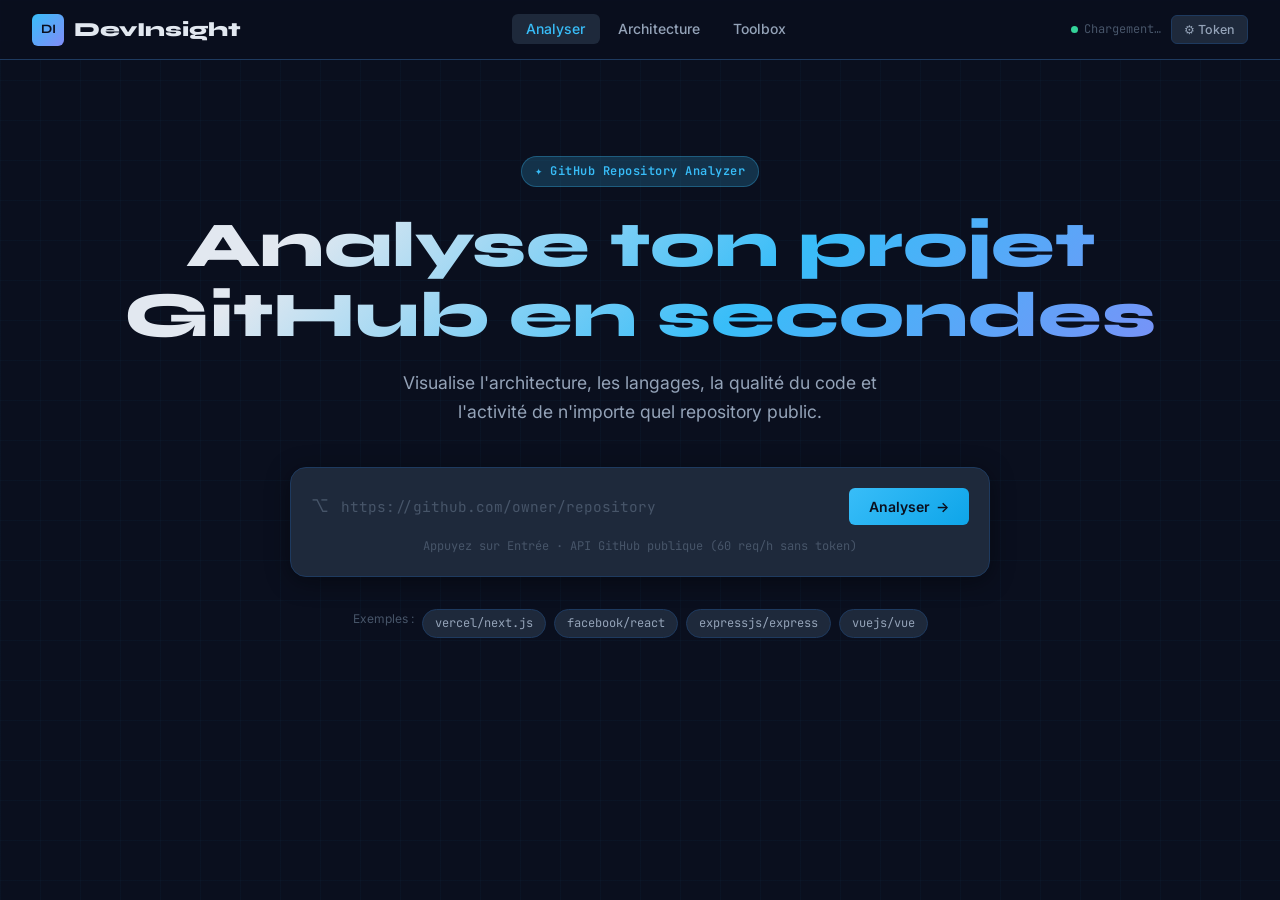
==== docs/index.html @ a2383b53 "refactor: reorganize project structure" ====
<!DOCTYPE html>
<html lang="fr">

<head>
  <meta charset="UTF-8" />
  <meta name="viewport" content="width=device-width, initial-scale=1.0" />
  <title>DevInsight — Analyseur de Projets GitHub</title>
  <link rel="stylesheet" href="../assets/css/style.css" />
  <!-- D3.js pour le graphe d'architecture -->
  <script src="https://cdnjs.cloudflare.com/ajax/libs/d3/7.8.5/d3.min.js" defer></script>
</head>

<body>

  <!-- ═══════════════════════════════════════════════════════════
     NAVIGATION
════════════════════════════════════════════════════════════ -->
  <nav class="navbar">
    <a class="navbar-brand" href="#" onclick="showView('home')">
      <div class="logo-icon">DI</div>
      DevInsight
    </a>

    <ul class="navbar-nav">
      <li><a class="nav-link active" id="nav-home" onclick="showView('home')" href="#">Analyser</a></li>
      <li><a class="nav-link" id="nav-arch" onclick="showView('arch')" href="#">Architecture</a></li>
      <li><a class="nav-link" id="nav-toolbox" onclick="showView('toolbox')" href="#">Toolbox</a></li>
    </ul>

    <div class="navbar-right">
      <div class="status-badge">
        <span class="status-dot"></span>
        <span id="api-status">Chargement…</span>
      </div>
      <button class="btn-token" onclick="openTokenModal()" title="Configurer un token GitHub">
        ⚙ Token
      </button>
    </div>
  </nav>

  <!-- ═══════════════════════════════════════════════════════════
     MAIN CONTENT
════════════════════════════════════════════════════════════ -->
  <main>

    <!-- ── VIEW : HOME / ANALYSE ─────────────────────────────── -->
    <div class="view active" id="view-home">

      <!-- Hero -->
      <section class="hero">
        <div class="hero-badge">✦ GitHub Repository Analyzer</div>
        <h1>Analyse ton projet<br />GitHub en secondes</h1>
        <p>Visualise l'architecture, les langages, la qualité du code et l'activité de n'importe quel repository public.
        </p>

        <!-- Search Box -->
        <div class="search-box">
          <div class="input-group">
            <span class="input-icon">⌥</span>
            <input type="text" id="repo-url" placeholder="https://github.com/owner/repository" autocomplete="off"
              spellcheck="false" />
            <button class="btn-analyze" id="analyze-btn" onclick="analyzeRepo()">
              <span id="btn-text">Analyser</span>
              <span>→</span>
            </button>
          </div>
          <div class="search-hint">Appuyez sur Entrée · API GitHub publique (60 req/h sans token)</div>
        </div>

        <!-- Examples -->
        <div class="example-repos">
          <span style="font-size:0.75rem;color:var(--text-muted)">Exemples :</span>
          <span class="example-chip" onclick="fillExample('https://github.com/vercel/next.js')">vercel/next.js</span>
          <span class="example-chip" onclick="fillExample('https://github.com/facebook/react')">facebook/react</span>
          <span class="example-chip"
            onclick="fillExample('https://github.com/expressjs/express')">expressjs/express</span>
          <span class="example-chip" onclick="fillExample('https://github.com/vuejs/vue')">vuejs/vue</span>
        </div>
      </section>

      <!-- Error -->
      <div class="error-box" id="error-box">
        <span>⚠</span>
        <span id="error-msg">Erreur</span>
      </div>

      <!-- Loader -->
      <div id="loader">
        <div class="loader-ring"></div>
        <div class="loader-steps" id="loader-steps">
          <div class="loader-step">Connexion à l'API GitHub…</div>
        </div>
      </div>

      <!-- Results -->
      <div id="results">
        <!-- Repo Header -->
        <div class="results-header">
          <img class="repo-avatar" id="r-avatar" src="" alt="avatar" />
          <div class="repo-meta">
            <h2 id="r-fullname">owner/repo</h2>
            <p id="r-desc">Description du projet</p>
            <div class="repo-topics" id="r-topics"></div>
          </div>
          <div style="margin-left:auto;text-align:right">
            <div style="font-family:'JetBrains Mono',monospace;font-size:0.7rem;color:var(--text-muted)">Type de projet
            </div>
            <div id="r-type" style="font-size:0.875rem;font-weight:600;color:var(--accent)">–</div>
            <div id="r-license" style="font-size:0.7rem;color:var(--text-muted);margin-top:2px"></div>
          </div>
        </div>

        <!-- Stats Grid -->
        <div class="section-title">📊 Statistiques</div>
        <div class="results-grid" id="stats-grid">

          <!-- Chiffres clés -->
          <div class="card">
            <div class="card-header">
              <div class="card-title"><span class="icon">📁</span> Métriques</div>
              <span id="r-branch"
                style="font-size:0.72rem;color:var(--text-muted);font-family:'JetBrains Mono',monospace"></span>
            </div>
            <div class="stat-grid">
              <div class="stat-item">
                <div class="stat-value" id="s-files">–</div>
                <div class="stat-label">Fichiers</div>
              </div>
              <div class="stat-item">
                <div class="stat-value" id="s-dirs">–</div>
                <div class="stat-label">Dossiers</div>
              </div>
              <div class="stat-item">
                <div class="stat-value" id="s-loc">–</div>
                <div class="stat-label">Lignes ~</div>
              </div>
              <div class="stat-item">
                <div class="stat-value" id="s-lang">–</div>
                <div class="stat-label">Langages</div>
              </div>
              <div class="stat-item">
                <div class="stat-value" id="s-stars">–</div>
                <div class="stat-label">⭐ Stars</div>
              </div>
              <div class="stat-item">
                <div class="stat-value" id="s-forks">–</div>
                <div class="stat-label">🍴 Forks</div>
              </div>
            </div>
          </div>

          <!-- Langages -->
          <div class="card">
            <div class="card-header">
              <div class="card-title"><span class="icon">🎨</span> Langages</div>
            </div>
            <div class="lang-list" id="lang-list"></div>
          </div>

          <!-- Score qualité -->
          <div class="card">
            <div class="card-header">
              <div class="card-title"><span class="icon">🎯</span> Score Qualité</div>
              <span id="q-label" style="font-size:0.75rem;color:var(--text-muted)"></span>
            </div>
            <div class="score-display">
              <div class="score-circle" id="score-circle">
                <div class="score-grade" id="score-grade">–</div>
                <div class="score-total" id="score-total">/ 100</div>
              </div>
              <div class="score-details" id="score-details"></div>
            </div>
          </div>

        </div>

        <!-- Structure + Commits -->
        <div class="results-grid" style="margin-top:0">

          <!-- Structure -->
          <div class="card">
            <div class="card-header">
              <div class="card-title"><span class="icon">🌲</span> Structure du projet</div>
              <button class="btn-tool" onclick="showView('arch')" style="font-size:0.72rem">Voir graphe →</button>
            </div>
            <div class="tree-container" id="tree-container"></div>
          </div>

          <!-- Commits -->
          <div class="card">
            <div class="card-header">
              <div class="card-title"><span class="icon">📝</span> Derniers commits</div>
            </div>
            <div class="commit-list" id="commit-list"></div>
          </div>

          <!-- Contributeurs -->
          <div class="card">
            <div class="card-header">
              <div class="card-title"><span class="icon">👥</span> Contributeurs</div>
            </div>
            <div class="contributors-list" id="contributors-list"></div>
          </div>

        </div>
      </div><!-- /#results -->
    </div><!-- /#view-home -->


    <!-- ── VIEW : ARCHITECTURE ───────────────────────────────── -->
    <div class="view" id="view-arch">
      <div style="margin-bottom:1.5rem">
        <h2 style="font-family:'Syne',sans-serif;font-size:1.4rem;font-weight:700;margin-bottom:0.4rem">
          Visualiseur d'Architecture
        </h2>
        <p style="color:var(--text-secondary);font-size:0.875rem">
          Graphe interactif des dossiers et fichiers du projet. <span id="arch-hint"
            style="color:var(--text-muted)">Analysez d'abord un repository.</span>
        </p>
      </div>

      <div class="card" style="padding:0">
        <div id="graph-container">
          <svg id="graph-canvas"></svg>
          <div class="graph-legend">
            <div class="legend-item">
              <div class="legend-dot" style="background:#38bdf8"></div> Dossier
            </div>
            <div class="legend-item">
              <div class="legend-dot" style="background:#818cf8"></div> Fichier
            </div>
            <div class="legend-item">
              <div class="legend-dot" style="background:#34d399"></div> Config
            </div>
          </div>
          <div class="graph-controls">
            <button class="graph-btn" onclick="resetZoom()" title="Reset zoom">⌂</button>
            <button class="graph-btn" onclick="zoomIn()" title="Zoom +">+</button>
            <button class="graph-btn" onclick="zoomOut()" title="Zoom -">−</button>
          </div>
          <div id="graph-placeholder"
            style="position:absolute;inset:0;display:flex;flex-direction:column;align-items:center;justify-content:center;color:var(--text-muted);gap:0.5rem;pointer-events:none">
            <div style="font-size:2rem">🌐</div>
            <div style="font-size:0.875rem">Analysez un repository pour voir le graphe</div>
          </div>
        </div>
      </div>
    </div><!-- /#view-arch -->


    <!-- ── VIEW : TOOLBOX ────────────────────────────────────── -->
    <div class="view" id="view-toolbox">
      <div class="toolbox-header">
        <h2>🛠 Boîte à Outils</h2>
        <p>Outils utilitaires pour développeurs — tout fonctionne en local, sans serveur.</p>
      </div>

      <div class="tools-grid">

        <!-- ══ 1. JSON FORMATTER ══════════════════════════════ -->
        <div class="tool-card">
          <div class="tool-header">
            <div class="tool-title-group">
              <div class="tool-icon icon-json">{ }</div>
              <div>
                <div class="tool-name">JSON Formatter</div>
                <div class="tool-desc">Formater, minifier et valider du JSON</div>
              </div>
            </div>
          </div>
          <textarea class="tool-textarea" id="json-input" placeholder='{"nom":"Alice","age":30}'></textarea>
          <div class="tool-actions">
            <button class="btn-tool primary" onclick="formatJson()">⚡ Formater</button>
            <button class="btn-tool" onclick="minifyJson()">⚙ Minifier</button>
            <button class="btn-tool" onclick="validateJson()">✓ Valider</button>
            <button class="btn-tool" onclick="clearTool('json-input','json-output')">✕</button>
          </div>
          <div class="tool-output-header">
            <span class="tool-output-label">Résultat</span>
            <button class="btn-copy-result" onclick="copyToolOutput('json-output')">⎘ Copier</button>
          </div>
          <div class="tool-output" id="json-output">Le JSON formaté apparaîtra ici…</div>
        </div>

        <!-- ══ 2. UUID GENERATOR ══════════════════════════════ -->
        <div class="tool-card">
          <div class="tool-header">
            <div class="tool-title-group">
              <div class="tool-icon icon-uuid">⬡</div>
              <div>
                <div class="tool-name">Générateur UUID</div>
                <div class="tool-desc">Identifiants uniques v4 dans plusieurs formats</div>
              </div>
            </div>
          </div>
          <div class="uuid-display" id="uuid-display">Cliquez sur Générer</div>
          <div class="tool-actions" style="margin-top:0.75rem">
            <button class="btn-tool primary" onclick="generateUUID()">⚡ Générer</button>
            <button class="btn-tool" onclick="generateMultipleUUIDs()">×5 Batch</button>
            <button class="btn-copy-result" onclick="copyToolOutput('uuid-display')">⎘ Copier</button>
          </div>
          <div class="tool-sub-label" style="margin-top:0.75rem">Formats</div>
          <div class="tool-actions">
            <button class="btn-tool" onclick="generateUUID('uppercase')">MAJUSCULES</button>
            <button class="btn-tool" onclick="generateUUID('no-hyphens')">Sans tirets</button>
            <button class="btn-tool" onclick="generateUUID('braces')">{Accolades}</button>
          </div>
        </div>

        <!-- ══ 3. BASE64 ══════════════════════════════════════ -->
        <div class="tool-card">
          <div class="tool-header">
            <div class="tool-title-group">
              <div class="tool-icon icon-base64">64</div>
              <div>
                <div class="tool-name">Encodeur Base64</div>
                <div class="tool-desc">Encoder et décoder en Base64 / URL-safe</div>
              </div>
            </div>
          </div>
          <textarea class="tool-textarea" id="b64-input" placeholder="Texte à encoder ou Base64 à décoder…"></textarea>
          <div class="tool-actions">
            <button class="btn-tool primary" onclick="encodeBase64()">↑ Encoder</button>
            <button class="btn-tool" onclick="decodeBase64()">↓ Décoder</button>
            <button class="btn-tool" onclick="encodeUrlSafe()">🔗 URL-safe</button>
            <button class="btn-tool" onclick="clearTool('b64-input','b64-output')">✕</button>
          </div>
          <div class="tool-output-header">
            <span class="tool-output-label">Résultat</span>
            <button class="btn-copy-result" onclick="copyToolOutput('b64-output')">⎘ Copier</button>
          </div>
          <div class="tool-output" id="b64-output">Le résultat apparaîtra ici…</div>
        </div>

        <!-- ══ 4. REGEX TESTER ════════════════════════════════ -->
        <div class="tool-card">
          <div class="tool-header">
            <div class="tool-title-group">
              <div class="tool-icon icon-regex">.*</div>
              <div>
                <div class="tool-name">Testeur Regex</div>
                <div class="tool-desc">Tester des expressions régulières en live</div>
              </div>
            </div>
          </div>
          <div class="regex-row">
            <span class="regex-slash">/</span>
            <input class="tool-input" id="regex-pattern" placeholder="pattern" oninput="testRegex()" />
            <span class="regex-slash">/</span>
            <input class="tool-input regex-flags" id="regex-flags" value="gi" oninput="testRegex()" />
          </div>
          <textarea class="tool-textarea" id="regex-text" placeholder="Texte à tester…" oninput="testRegex()"
            style="margin-top:0.5rem;min-height:70px"></textarea>
          <div class="tool-sub-label" style="margin-top:0.5rem">Patterns rapides</div>
          <div class="tool-actions">
            <button class="btn-tool" onclick="setRegexPreset('email')">Email</button>
            <button class="btn-tool" onclick="setRegexPreset('url')">URL</button>
            <button class="btn-tool" onclick="setRegexPreset('ip')">IP</button>
            <button class="btn-tool" onclick="setRegexPreset('phone')">Tél</button>
            <button class="btn-tool" onclick="setRegexPreset('date')">Date</button>
            <button class="btn-tool" onclick="setRegexPreset('hex')">Hex</button>
          </div>
          <div class="tool-output-header">
            <span class="tool-output-label" id="regex-count">Matches : –</span>
            <button class="btn-copy-result" onclick="copyToolOutput('regex-output')">⎘ Copier</button>
          </div>
          <div class="tool-output" id="regex-output">Entrez un pattern et un texte…</div>
        </div>

        <!-- ══ 5. TIMESTAMP ═══════════════════════════════════ -->
        <div class="tool-card">
          <div class="tool-header">
            <div class="tool-title-group">
              <div class="tool-icon icon-time">⏱</div>
              <div>
                <div class="tool-name">Convertisseur Timestamp</div>
                <div class="tool-desc">Unix timestamp ↔ date lisible</div>
              </div>
            </div>
          </div>
          <div class="tool-sub-label">Timestamp Unix → Date</div>
          <div class="tool-actions" style="margin-bottom:0.5rem">
            <input class="tool-input" id="ts-input" type="number" placeholder="1700000000" oninput="convertTimestamp()"
              style="flex:1" />
            <button class="btn-tool"
              onclick="document.getElementById('ts-input').value=Math.floor(Date.now()/1000);convertTimestamp()">Maintenant</button>
          </div>
          <div class="ts-grid">
            <div class="ts-item">
              <div class="ts-label">UTC</div>
              <div class="ts-value" id="ts-utc">–</div>
            </div>
            <div class="ts-item">
              <div class="ts-label">Locale</div>
              <div class="ts-value" id="ts-local">–</div>
            </div>
            <div class="ts-item">
              <div class="ts-label">ISO 8601</div>
              <div class="ts-value" id="ts-iso">–</div>
            </div>
            <div class="ts-item">
              <div class="ts-label">Relative</div>
              <div class="ts-value" id="ts-relative">–</div>
            </div>
          </div>
          <div class="tool-sub-label" style="margin-top:0.75rem">Date → Timestamp Unix</div>
          <input class="tool-input" id="date-input" type="datetime-local" oninput="convertDate()"
            style="width:100%;margin-bottom:0.4rem" />
          <div class="tool-output-header">
            <span class="tool-output-label">Résultat</span>
            <button class="btn-copy-result" onclick="copyToolOutput('date-output')">⎘</button>
          </div>
          <div class="tool-output" id="date-output" style="min-height:auto;padding:0.5rem">–</div>
          <div style="margin-top:0.75rem;padding-top:0.75rem;border-top:1px solid var(--border)">
            <div class="tool-sub-label">Horloge Unix live</div>
            <div id="ts-live"
              style="font-family:'JetBrains Mono',monospace;font-size:1rem;color:var(--accent);letter-spacing:2px">–
            </div>
          </div>
        </div>

        <!-- ══ 6. URL ENCODER / PARSER ════════════════════════ -->
        <div class="tool-card">
          <div class="tool-header">
            <div class="tool-title-group">
              <div class="tool-icon icon-url">🔗</div>
              <div>
                <div class="tool-name">URL Encoder / Parser</div>
                <div class="tool-desc">Encoder, décoder et décomposer une URL</div>
              </div>
            </div>
          </div>
          <textarea class="tool-textarea" id="url-input" placeholder="https://example.com/path?foo=hello world&bar=café"
            style="min-height:70px"></textarea>
          <div class="tool-actions">
            <button class="btn-tool primary" onclick="encodeUrl()">↑ Encoder</button>
            <button class="btn-tool" onclick="decodeUrl()">↓ Décoder</button>
            <button class="btn-tool" onclick="parseUrl()">🔍 Parser</button>
            <button class="btn-tool" onclick="clearTool('url-input','url-output')">✕</button>
          </div>
          <div class="tool-output-header">
            <span class="tool-output-label">Résultat</span>
            <button class="btn-copy-result" onclick="copyToolOutput('url-output')">⎘ Copier</button>
          </div>
          <div class="tool-output" id="url-output">Le résultat apparaîtra ici…</div>
        </div>

        <!-- ══ 7. GÉNÉRATEUR DE MOT DE PASSE ═════════════════ -->
        <div class="tool-card">
          <div class="tool-header">
            <div class="tool-title-group">
              <div class="tool-icon icon-pwd">🔐</div>
              <div>
                <div class="tool-name">Générateur de Mot de Passe</div>
                <div class="tool-desc">Mots de passe forts et personnalisables</div>
              </div>
            </div>
          </div>
          <div class="pwd-display-wrap">
            <div class="uuid-display" id="pwd-display" style="font-size:0.85rem;word-break:break-all">Cliquez sur
              Générer</div>
            <button class="btn-copy-result" onclick="copyToolOutput('pwd-display')"
              style="margin-top:0.4rem;align-self:flex-end">⎘ Copier</button>
          </div>
          <div class="pwd-options">
            <label class="pwd-option">
              <input type="checkbox" id="pwd-upper" checked /> Majuscules (A-Z)
            </label>
            <label class="pwd-option">
              <input type="checkbox" id="pwd-lower" checked /> Minuscules (a-z)
            </label>
            <label class="pwd-option">
              <input type="checkbox" id="pwd-numbers" checked /> Chiffres (0-9)
            </label>
            <label class="pwd-option">
              <input type="checkbox" id="pwd-symbols" /> Symboles (!@#$…)
            </label>
          </div>
          <div class="pwd-length-row">
            <span class="tool-sub-label" style="margin:0">Longueur : <strong id="pwd-len-label">16</strong></span>
            <input type="range" id="pwd-length" min="8" max="64" value="16"
              oninput="document.getElementById('pwd-len-label').textContent=this.value"
              style="flex:1;accent-color:var(--accent)" />
          </div>
          <div class="tool-actions" style="margin-top:0.5rem">
            <button class="btn-tool primary" onclick="generatePassword()">⚡ Générer</button>
            <button class="btn-tool" onclick="generateMultiplePasswords()">×5 Batch</button>
          </div>
          <div id="pwd-strength" class="pwd-strength-bar" style="margin-top:0.6rem"></div>
        </div>

        <!-- ══ 8. CONVERTISSEUR DE COULEURS ══════════════════ -->
        <div class="tool-card">
          <div class="tool-header">
            <div class="tool-title-group">
              <div class="tool-icon icon-color">🎨</div>
              <div>
                <div class="tool-name">Convertisseur Couleurs</div>
                <div class="tool-desc">HEX ↔ RGB ↔ HSL en temps réel</div>
              </div>
            </div>
          </div>
          <div class="color-preview-row">
            <input type="color" id="color-picker" value="#38bdf8" oninput="onColorPickerChange()"
              class="color-picker-native" />
            <div class="color-preview-swatch" id="color-swatch" style="background:#38bdf8"></div>
            <span id="color-name" style="font-size:0.75rem;color:var(--text-secondary)">Sky Blue</span>
          </div>
          <div class="color-inputs-grid">
            <div class="color-input-group">
              <label class="tool-sub-label">HEX</label>
              <input class="tool-input" id="color-hex" value="#38bdf8" oninput="convertFromHex()"
                placeholder="#rrggbb" />
            </div>
            <div class="color-input-group">
              <label class="tool-sub-label">RGB</label>
              <input class="tool-input" id="color-rgb" value="56, 189, 248" oninput="convertFromRgb()"
                placeholder="r, g, b" />
            </div>
            <div class="color-input-group">
              <label class="tool-sub-label">HSL</label>
              <input class="tool-input" id="color-hsl" value="199°, 92%, 60%" oninput="convertFromHsl()"
                placeholder="h°, s%, l%" />
            </div>
            <div class="color-input-group">
              <label class="tool-sub-label">CSS var</label>
              <input class="tool-input" id="color-css" readonly style="cursor:pointer"
                onclick="copyToolOutput('color-css')" />
            </div>
          </div>
          <div class="tool-actions" style="margin-top:0.5rem">
            <button class="btn-tool" onclick="copyField('color-hex')">⎘ HEX</button>
            <button class="btn-tool" onclick="copyField('color-rgb')">⎘ RGB</button>
            <button class="btn-tool" onclick="copyField('color-hsl')">⎘ HSL</button>
          </div>
        </div>

        <!-- ══ 9. COMPTEUR DE TEXTE ═══════════════════════════ -->
        <div class="tool-card">
          <div class="tool-header">
            <div class="tool-title-group">
              <div class="tool-icon icon-text">Aa</div>
              <div>
                <div class="tool-name">Compteur de Texte</div>
                <div class="tool-desc">Caractères, mots, lignes, temps de lecture</div>
              </div>
            </div>
          </div>
          <textarea class="tool-textarea" id="text-input" placeholder="Collez votre texte ici…" oninput="analyzeText()"
            style="min-height:100px"></textarea>
          <div class="text-stats-grid">
            <div class="ts-item">
              <div class="ts-label">Caractères</div>
              <div class="ts-value" id="tc-chars">0</div>
            </div>
            <div class="ts-item">
              <div class="ts-label">Sans espaces</div>
              <div class="ts-value" id="tc-nospace">0</div>
            </div>
            <div class="ts-item">
              <div class="ts-label">Mots</div>
              <div class="ts-value" id="tc-words">0</div>
            </div>
            <div class="ts-item">
              <div class="ts-label">Lignes</div>
              <div class="ts-value" id="tc-lines">0</div>
            </div>
            <div class="ts-item">
              <div class="ts-label">Phrases</div>
              <div class="ts-value" id="tc-sentences">0</div>
            </div>
            <div class="ts-item">
              <div class="ts-label">Lecture ~</div>
              <div class="ts-value" id="tc-read">0s</div>
            </div>
          </div>
          <div class="tool-actions" style="margin-top:0.5rem">
            <button class="btn-tool" onclick="textToUpper()">UPPER</button>
            <button class="btn-tool" onclick="textToLower()">lower</button>
            <button class="btn-tool" onclick="textToTitleCase()">Title</button>
            <button class="btn-tool" onclick="trimText()">Trim</button>
            <button class="btn-tool" onclick="clearTool('text-input','')">✕</button>
          </div>
        </div>

        <!-- ══ 10. FORMATEUR DE NOMBRES ═══════════════════════ -->
        <div class="tool-card">
          <div class="tool-header">
            <div class="tool-title-group">
              <div class="tool-icon icon-num">#</div>
              <div>
                <div class="tool-name">Formateur de Nombres</div>
                <div class="tool-desc">Bytes, durées, bases numériques</div>
              </div>
            </div>
          </div>
          <input class="tool-input" id="num-input" type="number" placeholder="Entrez un nombre…"
            oninput="formatNumber()" style="width:100%;margin-bottom:0.6rem" />
          <div class="ts-grid" id="num-results">
            <div class="ts-item">
              <div class="ts-label">Formaté FR</div>
              <div class="ts-value" id="nf-fr">–</div>
            </div>
            <div class="ts-item">
              <div class="ts-label">Formaté EN</div>
              <div class="ts-value" id="nf-en">–</div>
            </div>
            <div class="ts-item">
              <div class="ts-label">Binaire</div>
              <div class="ts-value" id="nf-bin">–</div>
            </div>
            <div class="ts-item">
              <div class="ts-label">Hexadécimal</div>
              <div class="ts-value" id="nf-hex">–</div>
            </div>
            <div class="ts-item">
              <div class="ts-label">Octal</div>
              <div class="ts-value" id="nf-oct">–</div>
            </div>
            <div class="ts-item">
              <div class="ts-label">Taille (bytes)</div>
              <div class="ts-value" id="nf-bytes">–</div>
            </div>
            <div class="ts-item">
              <div class="ts-label">Durée (sec)</div>
              <div class="ts-value" id="nf-duration">–</div>
            </div>
            <div class="ts-item">
              <div class="ts-label">Scientifique</div>
              <div class="ts-value" id="nf-sci">–</div>
            </div>
          </div>
        </div>

        <!-- ══ 12. QR CODE GENERATOR ══════════════════════════ -->
        <div class="tool-card">
          <div class="tool-header">
            <div class="tool-title-group">
              <div class="tool-icon icon-qr">▦</div>
              <div>
                <div class="tool-name">Générateur QR Code</div>
                <div class="tool-desc">Texte, URL, email, WiFi → QR Code SVG</div>
              </div>
            </div>
          </div>
          <div class="tool-sub-label">Type</div>
          <div class="tool-actions" style="margin-bottom:0.6rem">
            <button class="btn-tool primary" id="qr-type-url" onclick="setQrType('url')">URL</button>
            <button class="btn-tool" id="qr-type-text" onclick="setQrType('text')">Texte</button>
            <button class="btn-tool" id="qr-type-email" onclick="setQrType('email')">Email</button>
            <button class="btn-tool" id="qr-type-wifi" onclick="setQrType('wifi')">WiFi</button>
            <button class="btn-tool" id="qr-type-tel" onclick="setQrType('tel')">Téléphone</button>
          </div>
          <div id="qr-fields">
            <input class="tool-input" id="qr-input" style="width:100%" placeholder="https://example.com"
              oninput="generateQR()" />
          </div>
          <div id="qr-wifi-fields" style="display:none;flex-direction:column;gap:0.4rem;margin-top:0.4rem">
            <input class="tool-input" id="qr-wifi-ssid" placeholder="Nom du réseau (SSID)" oninput="generateQR()" />
            <input class="tool-input" id="qr-wifi-pass" placeholder="Mot de passe" oninput="generateQR()" />
            <div style="display:flex;gap:0.5rem;align-items:center;margin-top:0.2rem">
              <span class="tool-sub-label" style="margin:0">Sécurité :</span>
              <select id="qr-wifi-enc" class="tool-input" style="width:auto" onchange="generateQR()">
                <option value="WPA">WPA/WPA2</option>
                <option value="WEP">WEP</option>
                <option value="nopass">Aucune</option>
              </select>
            </div>
          </div>
          <div id="qr-email-fields" style="display:none;flex-direction:column;gap:0.4rem;margin-top:0.4rem">
            <input class="tool-input" id="qr-email-to" placeholder="destinataire@email.com" oninput="generateQR()" />
            <input class="tool-input" id="qr-email-subject" placeholder="Sujet (optionnel)" oninput="generateQR()" />
            <textarea class="tool-textarea" id="qr-email-body" placeholder="Corps du message (optionnel)"
              style="min-height:50px" oninput="generateQR()"></textarea>
          </div>
          <div class="qr-preview-area">
            <div id="qr-canvas-wrap">
              <div id="qr-placeholder">Entrez du contenu pour générer le QR Code</div>
            </div>
            <div class="qr-actions">
              <button class="btn-tool primary" onclick="downloadQR()">⬇ Télécharger SVG</button>
              <button class="btn-tool" onclick="copyQRSvg()">⎘ Copier SVG</button>
              <div id="qr-size-row" style="display:flex;align-items:center;gap:0.5rem;margin-left:auto">
                <span class="tool-sub-label" style="margin:0;white-space:nowrap">Taille : <strong
                    id="qr-size-label">200</strong>px</span>
                <input type="range" id="qr-size" min="100" max="400" value="200"
                  style="width:80px;accent-color:var(--accent)"
                  oninput="document.getElementById('qr-size-label').textContent=this.value;generateQR()" />
              </div>
            </div>
          </div>
        </div>

        <!-- ══ 16. FAKE DATA GENERATOR ════════════════════════ -->
        <div class="tool-card">
          <div class="tool-header">
            <div class="tool-title-group">
              <div class="tool-icon icon-fake">🎲</div>
              <div>
                <div class="tool-name">Données Fictives</div>
                <div class="tool-desc">Générer des jeux de données de test réalistes</div>
              </div>
            </div>
          </div>
          <div class="tool-sub-label">Champs à inclure</div>
          <div class="fake-fields-grid">
            <label class="pwd-option"><input type="checkbox" id="fk-name" checked /> Nom complet</label>
            <label class="pwd-option"><input type="checkbox" id="fk-email" checked /> Email</label>
            <label class="pwd-option"><input type="checkbox" id="fk-phone" checked /> Téléphone</label>
            <label class="pwd-option"><input type="checkbox" id="fk-address" checked /> Adresse</label>
            <label class="pwd-option"><input type="checkbox" id="fk-company" /> Entreprise</label>
            <label class="pwd-option"><input type="checkbox" id="fk-job" /> Poste</label>
            <label class="pwd-option"><input type="checkbox" id="fk-dob" /> Date naissance</label>
            <label class="pwd-option"><input type="checkbox" id="fk-uuid" /> UUID</label>
            <label class="pwd-option"><input type="checkbox" id="fk-ip" /> IP</label>
            <label class="pwd-option"><input type="checkbox" id="fk-website" /> Site web</label>
          </div>
          <div style="display:flex;gap:0.75rem;align-items:center;margin:0.6rem 0">
            <span class="tool-sub-label" style="margin:0">Nb : <strong id="fk-count-label">5</strong></span>
            <input type="range" id="fk-count" min="1" max="20" value="5" style="flex:1;accent-color:var(--accent)"
              oninput="document.getElementById('fk-count-label').textContent=this.value" />
            <select id="fk-format" class="tool-input" style="width:auto">
              <option value="json">JSON</option>
              <option value="csv">CSV</option>
              <option value="sql">SQL INSERT</option>
            </select>
          </div>
          <div class="tool-actions">
            <button class="btn-tool primary" onclick="generateFakeData()">🎲 Générer</button>
            <button class="btn-copy-result" onclick="copyToolOutput('fake-output')">⎘ Copier</button>
          </div>
          <div class="tool-output" id="fake-output" style="margin-top:0.5rem;max-height:200px">Le résultat apparaîtra
            ici…</div>
        </div>

        <!-- ══ 11. DIFF TEXTE ════════════════════════════════ -->
        <div class="tool-card tool-card-wide">
          <div class="tool-header">
            <div class="tool-title-group">
              <div class="tool-icon icon-diff">⟺</div>
              <div>
                <div class="tool-name">Comparateur de Texte</div>
                <div class="tool-desc">Visualiser les différences entre deux textes</div>
              </div>
            </div>
          </div>
          <div class="diff-inputs">
            <div class="diff-col">
              <div class="tool-sub-label">Texte A (original)</div>
              <textarea class="tool-textarea" id="diff-a" placeholder="Texte original…" oninput="runDiff()"
                style="min-height:100px"></textarea>
            </div>
            <div class="diff-col">
              <div class="tool-sub-label">Texte B (modifié)</div>
              <textarea class="tool-textarea" id="diff-b" placeholder="Texte modifié…" oninput="runDiff()"
                style="min-height:100px"></textarea>
            </div>
          </div>
          <div class="tool-actions" style="margin-top:0.5rem">
            <button class="btn-tool primary" onclick="runDiff()">⟺ Comparer</button>
            <button class="btn-tool" onclick="swapDiff()">⇅ Inverser</button>
            <button class="btn-tool"
              onclick="clearTool('diff-a','diff-output');clearTool('diff-b','diff-output')">✕</button>
            <span id="diff-stats"
              style="font-size:0.72rem;color:var(--text-muted);margin-left:auto;align-self:center"></span>
          </div>
          <div class="tool-output-header">
            <span class="tool-output-label">Résultat</span>
          </div>
          <div class="tool-output diff-output" id="diff-output" style="white-space:pre-wrap;max-height:220px">Les
            différences apparaîtront ici…</div>
        </div>

        <!-- ══ 13. CSV ↔ JSON CONVERTER ═══════════════════════ -->
        <div class="tool-card tool-card-wide">
          <div class="tool-header">
            <div class="tool-title-group">
              <div class="tool-icon icon-csv">⇌</div>
              <div>
                <div class="tool-name">Convertisseur CSV ↔ JSON</div>
                <div class="tool-desc">Conversion bidirectionnelle avec aperçu tableau</div>
              </div>
            </div>
          </div>
          <div class="diff-inputs">
            <div class="diff-col">
              <div class="tool-sub-label">Entrée</div>
              <textarea class="tool-textarea" id="csv-input" style="min-height:120px"
                placeholder="nom,age,ville&#10;Alice,30,Paris&#10;Bob,25,Lyon"></textarea>
              <div class="tool-actions" style="margin-top:0.4rem">
                <button class="btn-tool primary" onclick="csvToJson()">→ CSV vers JSON</button>
                <button class="btn-tool" onclick="jsonToCsv()">→ JSON vers CSV</button>
                <button class="btn-tool" onclick="clearTool('csv-input','csv-output')">✕</button>
              </div>
              <div style="display:flex;align-items:center;gap:0.75rem;margin-top:0.5rem">
                <label class="pwd-option"><input type="checkbox" id="csv-header" checked /> En-tête première
                  ligne</label>
                <label class="pwd-option">Sep : <input class="tool-input" id="csv-sep" value=","
                    style="width:36px;padding:0.2rem 0.4rem;margin-left:4px" /></label>
              </div>
            </div>
            <div class="diff-col">
              <div class="tool-output-header">
                <span class="tool-output-label">Résultat</span>
                <button class="btn-copy-result" onclick="copyToolOutput('csv-output')">⎘ Copier</button>
              </div>
              <div class="tool-output" id="csv-output" style="min-height:120px">Le résultat apparaîtra ici…</div>
            </div>
          </div>
          <div id="csv-table-wrap" style="margin-top:0.75rem;overflow-x:auto;display:none">
            <div class="tool-sub-label">Aperçu tableau</div>
            <table id="csv-table" class="csv-preview-table"></table>
          </div>
        </div>

        <!-- ══ 15. MARKDOWN PREVIEW ═══════════════════════════ -->
        <div class="tool-card tool-card-wide">
          <div class="tool-header">
            <div class="tool-title-group">
              <div class="tool-icon icon-md">MD</div>
              <div>
                <div class="tool-name">Éditeur Markdown</div>
                <div class="tool-desc">Éditeur avec prévisualisation HTML en temps réel</div>
              </div>
            </div>
            <div style="display:flex;gap:0.4rem">
              <button class="btn-tool" onclick="toggleMdView('split')" id="md-btn-split">Split</button>
              <button class="btn-tool" onclick="toggleMdView('editor')" id="md-btn-editor">Éditeur</button>
              <button class="btn-tool" onclick="toggleMdView('preview')" id="md-btn-preview">Preview</button>
              <button class="btn-tool" onclick="copyMdHtml()">⎘ HTML</button>
            </div>
          </div>
          <div class="md-editor-wrap" id="md-wrap">
            <textarea class="tool-textarea md-editor" id="md-input"
              placeholder="# Titre&#10;&#10;Écrivez votre **Markdown** ici…&#10;&#10;- item 1&#10;- item 2&#10;&#10;```js&#10;console.log('hello')&#10;```"
              oninput="renderMarkdown()" style="min-height:240px;font-size:0.8rem"></textarea>
            <div class="md-preview" id="md-preview"></div>
          </div>
          <div class="tool-actions" style="margin-top:0.5rem">
            <button class="btn-tool" onclick="insertMd('**','**')"><b>B</b></button>
            <button class="btn-tool" onclick="insertMd('*','*')"><i>I</i></button>
            <button class="btn-tool" onclick="insertMd('`','`')">` `</button>
            <button class="btn-tool" onclick="insertMdLine('# ')">H1</button>
            <button class="btn-tool" onclick="insertMdLine('## ')">H2</button>
            <button class="btn-tool" onclick="insertMdLine('- ')">List</button>
            <button class="btn-tool" onclick="insertMdLine('> ')">Quote</button>
            <button class="btn-tool" onclick="insertMd('\n```\n','\n```')">Code</button>
            <button class="btn-tool" onclick="clearTool('md-input','')">✕</button>
          </div>
        </div>

      </div><!-- /.tools-grid -->
    </div><!-- /#view-toolbox -->

  </main>

  <!-- Navigation mobile fixée en bas (visible uniquement sur mobile) -->
  <nav class="mobile-nav" role="navigation" aria-label="Navigation mobile">
    <button class="mobile-nav-item active" id="mnav-home" onclick="showView('home'); setMobileNav('home')">
      <span class="mn-icon">🔍</span>
      <span>Analyser</span>
    </button>
    <button class="mobile-nav-item" id="mnav-arch" onclick="showView('arch'); setMobileNav('arch')">
      <span class="mn-icon">🌐</span>
      <span>Graphe</span>
    </button>
    <button class="mobile-nav-item" id="mnav-toolbox" onclick="showView('toolbox'); setMobileNav('toolbox')">
      <span class="mn-icon">🛠</span>
      <span>Toolbox</span>
    </button>
  </nav>

  <!-- ═══════════════════════════════════════════════════════════
     MODALE TOKEN GITHUB
════════════════════════════════════════════════════════════ -->
  <div class="modal-overlay" id="token-modal" onclick="closeTokenModal(event)">
    <div class="modal-box">
      <div class="modal-header">
        <div class="modal-title">
          <span class="modal-icon">🔑</span>
          Token GitHub Personnel
        </div>
        <button class="modal-close" onclick="closeTokenModal()">✕</button>
      </div>

      <div class="modal-body">
        <p class="modal-desc">
          Sans token : <strong>60 req/heure</strong>.<br />
          Avec token : <strong>5 000 req/heure</strong>.
        </p>

        <div class="token-steps">
          <div class="token-step">
            <span class="step-num">1</span>
            <span>Aller sur <a href="https://github.com/settings/tokens/new" target="_blank" rel="noopener"
                class="token-link">github.com/settings/tokens</a></span>
          </div>
          <div class="token-step">
            <span class="step-num">2</span>
            <span>Cliquer <strong>Generate new token (classic)</strong></span>
          </div>
          <div class="token-step">
            <span class="step-num">3</span>
            <span>Cocher uniquement <code>public_repo</code></span>
          </div>
          <div class="token-step">
            <span class="step-num">4</span>
            <span>Coller le token ci-dessous</span>
          </div>
        </div>

        <div class="token-input-group">
          <label class="tool-sub-label">Votre token GitHub</label>
          <div class="token-input-row">
            <input type="password" id="token-input" class="tool-input" placeholder="ghp_xxxxxxxxxxxxxxxxxxxx"
              autocomplete="off" spellcheck="false"
              style="flex:1;font-family:'JetBrains Mono',monospace;font-size:0.82rem" />
            <button class="btn-tool" id="token-eye" onclick="toggleTokenVisibility()"
              title="Afficher/masquer">👁</button>
          </div>
          <div id="token-status" class="token-status"></div>
        </div>

        <div class="modal-actions">
          <button class="btn-tool" onclick="clearToken()">🗑 Supprimer</button>
          <button class="btn-analyze" onclick="saveToken()" style="padding:0.55rem 1.25rem">✓ Enregistrer</button>
        </div>

        <p style="font-size:0.7rem;color:var(--text-muted);margin-top:0.75rem;text-align:center">
          🔒 Le token est stocké uniquement dans votre navigateur (localStorage).<br />
          Il n'est jamais envoyé ailleurs que vers <code>api.github.com</code>.
        </p>
      </div>
    </div>
  </div>

  <!-- Scripts -->
  <script src="../assets/js/script.js"></script>
  <script src="../assets/js/toolbox.js"></script>

</body>

</html>
---- assets/css/style.css ----
/* ============================================================
   DevInsight — style.css
   Dark theme inspiré de GitHub + Vercel
   Police : JetBrains Mono (code) + Syne (titres) + Inter (texte)
   ============================================================ */

@import url('https://fonts.googleapis.com/css2?family=Syne:wght@400;600;700;800&family=JetBrains+Mono:wght@400;500;600&family=Inter:wght@300;400;500;600&display=swap');

/* ── Variables CSS ─────────────────────────────────────────── */
:root {
  --bg-base:      #0a0f1e;
  --bg-surface:   #0f172a;
  --bg-card:      #1e293b;
  --bg-card-hover:#253347;
  --bg-input:     #162032;
  --border:       #1e3a5f;
  --border-light: #2d4a6e;
  --accent:       #38bdf8;
  --accent-glow:  rgba(56, 189, 248, 0.2);
  --accent-2:     #818cf8;
  --accent-green: #34d399;
  --accent-orange:#fb923c;
  --accent-red:   #f87171;
  --text-primary: #e2e8f0;
  --text-secondary:#94a3b8;
  --text-muted:   #475569;
  --text-code:    #7dd3fc;
  --radius-sm:    6px;
  --radius-md:    10px;
  --radius-lg:    16px;
  --shadow-card:  0 4px 24px rgba(0,0,0,0.4);
  --shadow-glow:  0 0 30px rgba(56, 189, 248, 0.15);
  --transition:   all 0.2s cubic-bezier(0.4, 0, 0.2, 1);
}

/* ── Reset & Base ──────────────────────────────────────────── */
*, *::before, *::after { box-sizing: border-box; margin: 0; padding: 0; }

html { scroll-behavior: smooth; }

body {
  font-family: 'Inter', sans-serif;
  background-color: var(--bg-base);
  color: var(--text-primary);
  min-height: 100vh;
  line-height: 1.6;
  overflow-x: hidden;
}

/* Background grid subtil */
body::before {
  content: '';
  position: fixed;
  inset: 0;
  background-image:
    linear-gradient(rgba(56,189,248,0.03) 1px, transparent 1px),
    linear-gradient(90deg, rgba(56,189,248,0.03) 1px, transparent 1px);
  background-size: 40px 40px;
  pointer-events: none;
  z-index: 0;
}

/* ── Header / Navigation ───────────────────────────────────── */
.navbar {
  position: sticky;
  top: 0;
  z-index: 100;
  background: rgba(10, 15, 30, 0.85);
  backdrop-filter: blur(16px);
  border-bottom: 1px solid var(--border);
  padding: 0 2rem;
  height: 60px;
  display: flex;
  align-items: center;
  justify-content: space-between;
}

.navbar-brand {
  display: flex;
  align-items: center;
  gap: 10px;
  font-family: 'Syne', sans-serif;
  font-weight: 800;
  font-size: 1.25rem;
  color: var(--text-primary);
  text-decoration: none;
}

.navbar-brand .logo-icon {
  width: 32px;
  height: 32px;
  background: linear-gradient(135deg, var(--accent), var(--accent-2));
  border-radius: var(--radius-sm);
  display: flex;
  align-items: center;
  justify-content: center;
  font-size: 0.8rem;
  font-weight: 700;
  color: #0a0f1e;
  letter-spacing: -0.5px;
}

.navbar-nav {
  display: flex;
  gap: 0.25rem;
  list-style: none;
}

.nav-link {
  padding: 0.4rem 0.9rem;
  border-radius: var(--radius-sm);
  color: var(--text-secondary);
  text-decoration: none;
  font-size: 0.875rem;
  font-weight: 500;
  transition: var(--transition);
  cursor: pointer;
}

.nav-link:hover, .nav-link.active {
  color: var(--text-primary);
  background: var(--bg-card);
}

.nav-link.active {
  color: var(--accent);
}

/* Status indicator */
.status-badge {
  display: flex;
  align-items: center;
  gap: 6px;
  font-size: 0.75rem;
  color: var(--text-muted);
  font-family: 'JetBrains Mono', monospace;
}

.status-dot {
  width: 7px;
  height: 7px;
  border-radius: 50%;
  background: var(--accent-green);
  animation: pulse 2s infinite;
}

@keyframes pulse {
  0%, 100% { opacity: 1; }
  50% { opacity: 0.4; }
}

/* ── Main Layout ───────────────────────────────────────────── */
main {
  position: relative;
  z-index: 1;
  max-width: 1200px;
  margin: 0 auto;
  padding: 2rem 1.5rem 4rem;
}

/* ── Views / Pages ─────────────────────────────────────────── */
.view { display: none; animation: fadeIn 0.3s ease; }
.view.active { display: block; }

@keyframes fadeIn {
  from { opacity: 0; transform: translateY(8px); }
  to   { opacity: 1; transform: translateY(0); }
}

/* ── Hero Section ──────────────────────────────────────────── */
.hero {
  text-align: center;
  padding: 4rem 0 3rem;
}

.hero-badge {
  display: inline-flex;
  align-items: center;
  gap: 6px;
  background: var(--accent-glow);
  border: 1px solid rgba(56,189,248,0.3);
  color: var(--accent);
  padding: 0.3rem 0.8rem;
  border-radius: 999px;
  font-size: 0.75rem;
  font-weight: 600;
  font-family: 'JetBrains Mono', monospace;
  margin-bottom: 1.5rem;
  letter-spacing: 0.5px;
}

.hero h1 {
  font-family: 'Syne', sans-serif;
  font-size: clamp(2.5rem, 6vw, 4rem);
  font-weight: 800;
  line-height: 1.1;
  margin-bottom: 1rem;
  background: linear-gradient(135deg, #e2e8f0 20%, var(--accent) 60%, var(--accent-2) 100%);
  -webkit-background-clip: text;
  -webkit-text-fill-color: transparent;
  background-clip: text;
}

.hero p {
  font-size: 1.1rem;
  color: var(--text-secondary);
  max-width: 500px;
  margin: 0 auto 2.5rem;
  line-height: 1.7;
}

/* ── Search / Input Section ────────────────────────────────── */
.search-box {
  background: var(--bg-card);
  border: 1px solid var(--border);
  border-radius: var(--radius-lg);
  padding: 1.25rem;
  max-width: 700px;
  margin: 0 auto 2rem;
  box-shadow: var(--shadow-card);
  transition: var(--transition);
}

.search-box:focus-within {
  border-color: var(--accent);
  box-shadow: var(--shadow-glow);
}

.input-group {
  display: flex;
  gap: 0.75rem;
  align-items: center;
}

.input-icon {
  color: var(--text-muted);
  flex-shrink: 0;
  font-size: 1.1rem;
}

#repo-url {
  flex: 1;
  background: transparent;
  border: none;
  outline: none;
  color: var(--text-primary);
  font-family: 'JetBrains Mono', monospace;
  font-size: 0.9rem;
  padding: 0.25rem 0;
}

#repo-url::placeholder { color: var(--text-muted); }

.btn-analyze {
  flex-shrink: 0;
  background: linear-gradient(135deg, var(--accent), #0ea5e9);
  color: #0a0f1e;
  border: none;
  border-radius: var(--radius-sm);
  padding: 0.6rem 1.25rem;
  font-family: 'Inter', sans-serif;
  font-weight: 600;
  font-size: 0.875rem;
  cursor: pointer;
  transition: var(--transition);
  display: flex;
  align-items: center;
  gap: 6px;
}

.btn-analyze:hover {
  transform: translateY(-1px);
  box-shadow: 0 4px 16px rgba(56,189,248,0.4);
}

.btn-analyze:active { transform: translateY(0); }

.btn-analyze:disabled {
  opacity: 0.6;
  cursor: not-allowed;
  transform: none;
}

.search-hint {
  text-align: center;
  font-size: 0.75rem;
  color: var(--text-muted);
  margin-top: 0.75rem;
  font-family: 'JetBrains Mono', monospace;
}

.example-repos {
  display: flex;
  gap: 0.5rem;
  justify-content: center;
  flex-wrap: wrap;
  margin-top: 1rem;
}

.example-chip {
  background: var(--bg-card);
  border: 1px solid var(--border);
  border-radius: 999px;
  padding: 0.25rem 0.75rem;
  font-size: 0.75rem;
  color: var(--text-secondary);
  cursor: pointer;
  transition: var(--transition);
  font-family: 'JetBrains Mono', monospace;
}

.example-chip:hover {
  border-color: var(--accent);
  color: var(--accent);
  background: var(--accent-glow);
}

/* ── Cards ─────────────────────────────────────────────────── */
.card {
  background: var(--bg-card);
  border: 1px solid var(--border);
  border-radius: var(--radius-lg);
  padding: 1.5rem;
  box-shadow: var(--shadow-card);
  transition: var(--transition);
}

.card:hover { border-color: var(--border-light); }

.card-header {
  display: flex;
  align-items: center;
  justify-content: space-between;
  margin-bottom: 1.25rem;
  padding-bottom: 1rem;
  border-bottom: 1px solid var(--border);
}

.card-title {
  font-family: 'Syne', sans-serif;
  font-size: 0.9rem;
  font-weight: 700;
  color: var(--text-primary);
  display: flex;
  align-items: center;
  gap: 8px;
  text-transform: uppercase;
  letter-spacing: 0.5px;
}

.card-title .icon { color: var(--accent); font-size: 1rem; }

/* ── Loader ────────────────────────────────────────────────── */
#loader {
  display: none;
  flex-direction: column;
  align-items: center;
  justify-content: center;
  padding: 4rem 0;
  gap: 1.5rem;
}

#loader.visible { display: flex; }

.loader-ring {
  width: 56px;
  height: 56px;
  border: 3px solid var(--border);
  border-top-color: var(--accent);
  border-radius: 50%;
  animation: spin 0.8s linear infinite;
}

@keyframes spin { to { transform: rotate(360deg); } }

.loader-text {
  font-family: 'JetBrains Mono', monospace;
  font-size: 0.85rem;
  color: var(--text-secondary);
}

.loader-steps {
  display: flex;
  flex-direction: column;
  gap: 0.4rem;
  align-items: center;
}

.loader-step {
  font-size: 0.75rem;
  color: var(--text-muted);
  font-family: 'JetBrains Mono', monospace;
  opacity: 0;
  animation: stepIn 0.4s ease forwards;
}

@keyframes stepIn {
  to { opacity: 1; transform: translateX(0); }
  from { opacity: 0; transform: translateX(-8px); }
}

/* ── Results Grid ──────────────────────────────────────────── */
#results { display: none; }
#results.visible { display: block; animation: fadeIn 0.5s ease; }

.results-header {
  display: flex;
  align-items: center;
  gap: 1rem;
  margin-bottom: 1.5rem;
  padding: 1rem 1.5rem;
  background: var(--bg-card);
  border: 1px solid var(--border);
  border-radius: var(--radius-lg);
}

.repo-avatar {
  width: 48px;
  height: 48px;
  border-radius: var(--radius-sm);
  border: 2px solid var(--border);
}

.repo-meta h2 {
  font-family: 'Syne', sans-serif;
  font-size: 1.1rem;
  font-weight: 700;
  color: var(--text-primary);
}

.repo-meta p {
  font-size: 0.8rem;
  color: var(--text-secondary);
  margin-top: 2px;
}

.repo-topics {
  display: flex;
  gap: 0.4rem;
  flex-wrap: wrap;
  margin-top: 6px;
}

.topic-tag {
  background: var(--accent-glow);
  border: 1px solid rgba(56,189,248,0.3);
  color: var(--accent);
  padding: 0.15rem 0.5rem;
  border-radius: 999px;
  font-size: 0.7rem;
  font-weight: 500;
}

.results-grid {
  display: grid;
  grid-template-columns: repeat(auto-fit, minmax(280px, 1fr));
  gap: 1rem;
  margin-bottom: 1rem;
}

/* ── Stat Cards ────────────────────────────────────────────── */
.stat-grid {
  display: grid;
  grid-template-columns: repeat(2, 1fr);
  gap: 0.75rem;
}

.stat-item {
  background: var(--bg-surface);
  border: 1px solid var(--border);
  border-radius: var(--radius-md);
  padding: 0.75rem 1rem;
  transition: var(--transition);
}

.stat-item:hover { border-color: var(--accent); background: var(--bg-card-hover); }

.stat-value {
  font-family: 'JetBrains Mono', monospace;
  font-size: 1.4rem;
  font-weight: 600;
  color: var(--accent);
  line-height: 1;
  margin-bottom: 4px;
}

.stat-label {
  font-size: 0.7rem;
  color: var(--text-muted);
  text-transform: uppercase;
  letter-spacing: 0.5px;
}

/* ── Language Bar ──────────────────────────────────────────── */
.lang-list { display: flex; flex-direction: column; gap: 0.6rem; }

.lang-item { display: flex; flex-direction: column; gap: 4px; }

.lang-info {
  display: flex;
  justify-content: space-between;
  font-size: 0.8rem;
}

.lang-name { color: var(--text-secondary); font-weight: 500; }
.lang-pct  { color: var(--text-muted); font-family: 'JetBrains Mono', monospace; }

.lang-bar-bg {
  height: 5px;
  background: var(--bg-surface);
  border-radius: 999px;
  overflow: hidden;
}

.lang-bar {
  height: 100%;
  border-radius: 999px;
  transition: width 0.8s cubic-bezier(0.4, 0, 0.2, 1);
}

/* ── Quality Score ─────────────────────────────────────────── */
.score-display {
  display: flex;
  align-items: center;
  gap: 1.5rem;
  margin-bottom: 1rem;
}

.score-circle {
  width: 80px;
  height: 80px;
  border-radius: 50%;
  border: 3px solid var(--border);
  display: flex;
  flex-direction: column;
  align-items: center;
  justify-content: center;
  flex-shrink: 0;
}

.score-grade {
  font-family: 'Syne', sans-serif;
  font-size: 1.8rem;
  font-weight: 800;
  line-height: 1;
}

.score-total {
  font-size: 0.7rem;
  color: var(--text-muted);
  font-family: 'JetBrains Mono', monospace;
}

.score-details { flex: 1; display: flex; flex-direction: column; gap: 6px; }

.score-row {
  display: flex;
  align-items: center;
  gap: 8px;
  font-size: 0.78rem;
}

.score-row-label { color: var(--text-secondary); min-width: 100px; }

.score-mini-bar {
  flex: 1;
  height: 4px;
  background: var(--bg-surface);
  border-radius: 999px;
  overflow: hidden;
}

.score-mini-fill {
  height: 100%;
  border-radius: 999px;
  background: var(--accent);
  transition: width 0.8s ease;
}

.score-num {
  font-family: 'JetBrains Mono', monospace;
  font-size: 0.7rem;
  color: var(--text-muted);
  min-width: 28px;
  text-align: right;
}

/* ── Structure Tree ────────────────────────────────────────── */
.tree-container {
  font-family: 'JetBrains Mono', monospace;
  font-size: 0.8rem;
  color: var(--text-secondary);
  max-height: 280px;
  overflow-y: auto;
  padding-right: 4px;
}

.tree-container::-webkit-scrollbar { width: 4px; }
.tree-container::-webkit-scrollbar-track { background: transparent; }
.tree-container::-webkit-scrollbar-thumb { background: var(--border); border-radius: 2px; }

.tree-item {
  display: flex;
  align-items: center;
  gap: 6px;
  padding: 2px 0;
  transition: color 0.15s;
  cursor: default;
}

.tree-item:hover { color: var(--text-primary); }
.tree-item.is-dir { color: var(--accent); }
.tree-item.is-file { color: var(--text-secondary); }
.tree-indent { display: inline-block; width: 12px; flex-shrink: 0; }

/* ── Architecture Graph ────────────────────────────────────── */
#graph-container {
  width: 100%;
  height: 480px;
  background: var(--bg-surface);
  border: 1px solid var(--border);
  border-radius: var(--radius-md);
  overflow: hidden;
  position: relative;
}

#graph-canvas {
  width: 100%;
  height: 100%;
}

.graph-legend {
  position: absolute;
  bottom: 12px;
  left: 12px;
  display: flex;
  gap: 1rem;
  background: rgba(15, 23, 42, 0.9);
  border: 1px solid var(--border);
  border-radius: var(--radius-sm);
  padding: 0.5rem 0.75rem;
  font-size: 0.7rem;
  color: var(--text-secondary);
}

.legend-item { display: flex; align-items: center; gap: 5px; }
.legend-dot { width: 8px; height: 8px; border-radius: 50%; }

.graph-controls {
  position: absolute;
  top: 12px;
  right: 12px;
  display: flex;
  flex-direction: column;
  gap: 4px;
}

.graph-btn {
  width: 28px;
  height: 28px;
  background: var(--bg-card);
  border: 1px solid var(--border);
  border-radius: var(--radius-sm);
  color: var(--text-secondary);
  cursor: pointer;
  display: flex;
  align-items: center;
  justify-content: center;
  font-size: 0.85rem;
  transition: var(--transition);
}

.graph-btn:hover { border-color: var(--accent); color: var(--accent); }

/* ── Commits List ──────────────────────────────────────────── */
.commit-list { display: flex; flex-direction: column; gap: 0.5rem; }

.commit-item {
  display: flex;
  align-items: flex-start;
  gap: 0.75rem;
  padding: 0.6rem;
  background: var(--bg-surface);
  border-radius: var(--radius-sm);
  border: 1px solid transparent;
  transition: var(--transition);
}

.commit-item:hover { border-color: var(--border); }

.commit-sha {
  font-family: 'JetBrains Mono', monospace;
  font-size: 0.7rem;
  background: var(--accent-glow);
  color: var(--accent);
  padding: 2px 6px;
  border-radius: 4px;
  flex-shrink: 0;
}

.commit-msg {
  font-size: 0.8rem;
  color: var(--text-secondary);
  flex: 1;
  white-space: nowrap;
  overflow: hidden;
  text-overflow: ellipsis;
}

.commit-author {
  font-size: 0.7rem;
  color: var(--text-muted);
  flex-shrink: 0;
}

/* ── Contributors ──────────────────────────────────────────── */
.contributors-list {
  display: flex;
  flex-wrap: wrap;
  gap: 0.5rem;
}

.contributor-chip {
  display: flex;
  align-items: center;
  gap: 6px;
  background: var(--bg-surface);
  border: 1px solid var(--border);
  border-radius: 999px;
  padding: 0.25rem 0.6rem 0.25rem 0.25rem;
  font-size: 0.75rem;
  color: var(--text-secondary);
  text-decoration: none;
  transition: var(--transition);
}

.contributor-chip:hover { border-color: var(--accent); color: var(--accent); }

.contributor-avatar {
  width: 20px;
  height: 20px;
  border-radius: 50%;
}

/* ── Toolbox Page ──────────────────────────────────────────── */
.toolbox-header {
  margin-bottom: 2rem;
}

.toolbox-header h2 {
  font-family: 'Syne', sans-serif;
  font-size: 1.5rem;
  font-weight: 700;
  margin-bottom: 0.5rem;
}

.toolbox-header p { color: var(--text-secondary); font-size: 0.9rem; }

.tools-grid {
  display: grid;
  grid-template-columns: repeat(auto-fit, minmax(340px, 1fr));
  gap: 1rem;
}

.tool-card {
  background: var(--bg-card);
  border: 1px solid var(--border);
  border-radius: var(--radius-lg);
  padding: 1.25rem;
  transition: var(--transition);
}

.tool-card:hover {
  border-color: var(--border-light);
  box-shadow: 0 8px 32px rgba(0,0,0,0.3);
}

.tool-header {
  display: flex;
  align-items: center;
  justify-content: space-between;
  margin-bottom: 1rem;
}

.tool-title-group {
  display: flex;
  align-items: center;
  gap: 10px;
}

.tool-icon {
  width: 36px;
  height: 36px;
  border-radius: var(--radius-sm);
  display: flex;
  align-items: center;
  justify-content: center;
  font-size: 1rem;
  flex-shrink: 0;
}

.icon-json    { background: rgba(251,191,36,0.15); color: #fbbf24; }
.icon-uuid    { background: rgba(129,140,248,0.15); color: var(--accent-2); }
.icon-base64  { background: rgba(52,211,153,0.15); color: var(--accent-green); }
.icon-regex   { background: rgba(248,113,113,0.15); color: var(--accent-red); }
.icon-time    { background: rgba(56,189,248,0.15); color: var(--accent); }

.tool-name {
  font-family: 'Syne', sans-serif;
  font-size: 0.9rem;
  font-weight: 700;
  color: var(--text-primary);
}

.tool-desc {
  font-size: 0.72rem;
  color: var(--text-muted);
}

/* Tool inputs & outputs */
.tool-textarea, .tool-input {
  width: 100%;
  background: var(--bg-input);
  border: 1px solid var(--border);
  border-radius: var(--radius-sm);
  color: var(--text-primary);
  font-family: 'JetBrains Mono', monospace;
  font-size: 0.78rem;
  padding: 0.6rem 0.75rem;
  outline: none;
  resize: vertical;
  transition: var(--transition);
}

.tool-textarea { min-height: 100px; }

.tool-textarea:focus, .tool-input:focus {
  border-color: var(--accent);
  box-shadow: 0 0 0 3px var(--accent-glow);
}

.tool-textarea::placeholder, .tool-input::placeholder {
  color: var(--text-muted);
}

.tool-output {
  background: var(--bg-surface);
  border: 1px solid var(--border);
  border-radius: var(--radius-sm);
  padding: 0.6rem 0.75rem;
  font-family: 'JetBrains Mono', monospace;
  font-size: 0.78rem;
  color: var(--text-code);
  min-height: 60px;
  word-break: break-all;
  line-height: 1.6;
  max-height: 160px;
  overflow-y: auto;
  white-space: pre-wrap;
}

.tool-actions {
  display: flex;
  gap: 0.5rem;
  margin-top: 0.6rem;
  flex-wrap: wrap;
}

.btn-tool {
  background: var(--bg-surface);
  border: 1px solid var(--border);
  border-radius: var(--radius-sm);
  color: var(--text-secondary);
  font-family: 'Inter', sans-serif;
  font-size: 0.78rem;
  font-weight: 500;
  padding: 0.4rem 0.75rem;
  cursor: pointer;
  transition: var(--transition);
  display: flex;
  align-items: center;
  gap: 5px;
}

.btn-tool:hover { border-color: var(--accent); color: var(--accent); }

.btn-tool.primary {
  background: var(--accent-glow);
  border-color: rgba(56,189,248,0.4);
  color: var(--accent);
}

.btn-copy-result {
  background: transparent;
  border: none;
  color: var(--text-muted);
  cursor: pointer;
  padding: 0.2rem 0.4rem;
  border-radius: var(--radius-sm);
  font-size: 0.75rem;
  transition: var(--transition);
}

.btn-copy-result:hover { color: var(--accent); }

/* UUID display */
.uuid-display {
  font-family: 'JetBrains Mono', monospace;
  font-size: 0.9rem;
  color: var(--accent-2);
  background: var(--bg-surface);
  border: 1px solid var(--border);
  border-radius: var(--radius-sm);
  padding: 0.75rem;
  text-align: center;
  letter-spacing: 1px;
  word-break: break-all;
}

/* Regex tester */
.regex-match { background: rgba(52,211,153,0.2); border-radius: 2px; padding: 0 2px; }

/* Timestamp */
.ts-grid {
  display: grid;
  grid-template-columns: repeat(2, 1fr);
  gap: 0.5rem;
}

.ts-item {
  background: var(--bg-surface);
  border: 1px solid var(--border);
  border-radius: var(--radius-sm);
  padding: 0.5rem;
}

.ts-label {
  font-size: 0.65rem;
  color: var(--text-muted);
  text-transform: uppercase;
  letter-spacing: 0.5px;
  margin-bottom: 3px;
}

.ts-value {
  font-family: 'JetBrains Mono', monospace;
  font-size: 0.75rem;
  color: var(--text-code);
  word-break: break-all;
}

/* ── Error State ───────────────────────────────────────────── */
.error-box {
  display: none;
  background: rgba(248, 113, 113, 0.1);
  border: 1px solid rgba(248, 113, 113, 0.3);
  border-radius: var(--radius-md);
  padding: 1rem 1.25rem;
  color: var(--accent-red);
  font-size: 0.875rem;
  max-width: 700px;
  margin: 0 auto 1rem;
}

.error-box.visible { display: flex; align-items: center; gap: 8px; }

/* ── Toast ─────────────────────────────────────────────────── */
.toast {
  position: fixed;
  bottom: 2rem;
  right: 2rem;
  background: var(--bg-card);
  border: 1px solid var(--accent);
  border-radius: var(--radius-md);
  padding: 0.75rem 1.25rem;
  font-size: 0.825rem;
  color: var(--accent);
  z-index: 1000;
  animation: toastIn 0.3s ease, toastOut 0.3s ease 1.7s forwards;
  box-shadow: var(--shadow-glow);
  display: flex;
  align-items: center;
  gap: 8px;
}

@keyframes toastIn  { from { opacity: 0; transform: translateY(12px); } to { opacity: 1; transform: translateY(0); } }
@keyframes toastOut { to   { opacity: 0; transform: translateY(12px); } }

/* ── Section titles ────────────────────────────────────────── */
.section-title {
  font-family: 'Syne', sans-serif;
  font-size: 0.7rem;
  font-weight: 700;
  color: var(--text-muted);
  text-transform: uppercase;
  letter-spacing: 1.5px;
  margin-bottom: 1rem;
  display: flex;
  align-items: center;
  gap: 8px;
}

.section-title::after {
  content: '';
  flex: 1;
  height: 1px;
  background: var(--border);
}

/* ══════════════════════════════════════════════════════════════
   RESPONSIVE — Mobile First
   Breakpoints : 480px (xs) · 768px (md) · 1024px (lg)
══════════════════════════════════════════════════════════════ */

/* ── Tablette et mobile (≤ 768px) ─────────────────────────── */
@media (max-width: 768px) {

  /* Navigation */
  .navbar {
    padding: 0 1rem;
    height: 54px;
  }
  .navbar-nav { display: none; }
  .status-badge { font-size: 0.68rem; }

  /* Layout principal */
  main {
    padding: 1.25rem 0.875rem 5rem; /* padding-bottom pour la nav mobile */
  }

  /* Hero */
  .hero {
    padding: 1.75rem 0 1.5rem;
  }
  .hero h1 {
    font-size: 2rem;
    line-height: 1.15;
  }
  .hero p {
    font-size: 0.9rem;
    margin-bottom: 1.75rem;
  }
  .hero-badge {
    font-size: 0.7rem;
    padding: 0.25rem 0.65rem;
    margin-bottom: 1rem;
  }

  /* Search box */
  .search-box {
    padding: 1rem;
    border-radius: var(--radius-md);
  }
  .input-group {
    flex-wrap: wrap;
    gap: 0.6rem;
  }
  .input-icon { display: none; } /* libère de l'espace */
  #repo-url {
    width: 100%;
    flex: 1 1 100%;
    font-size: 0.875rem;
    min-width: 0;
    padding: 0.5rem 0;
  }
  .btn-analyze {
    flex: 1 1 100%;
    justify-content: center;
    padding: 0.7rem 1rem;
    font-size: 0.9rem;
  }
  .example-repos {
    gap: 0.4rem;
  }
  .example-chip {
    font-size: 0.7rem;
    padding: 0.2rem 0.6rem;
  }

  /* Résultats — header repo */
  .results-header {
    flex-wrap: wrap;
    gap: 0.75rem;
    padding: 0.875rem 1rem;
  }
  .results-header > div:last-child {
    width: 100%;
    text-align: left;
    margin-left: 0;
  }
  .repo-avatar { width: 40px; height: 40px; }
  .repo-meta h2 { font-size: 0.95rem; }
  .repo-meta p  { font-size: 0.75rem; }

  /* Grilles → colonne unique */
  .results-grid {
    grid-template-columns: 1fr;
    gap: 0.75rem;
  }
  .tools-grid {
    grid-template-columns: 1fr;
    gap: 0.75rem;
  }

  /* Cards */
  .card {
    padding: 1.1rem;
    border-radius: var(--radius-md);
  }
  .card-header {
    margin-bottom: 1rem;
    padding-bottom: 0.75rem;
  }
  .card-title { font-size: 0.8rem; }

  /* Stats 2×3 sur mobile */
  .stat-grid {
    grid-template-columns: repeat(2, 1fr);
    gap: 0.5rem;
  }
  .stat-value { font-size: 1.2rem; }
  .stat-label { font-size: 0.65rem; }
  .stat-item  { padding: 0.6rem 0.75rem; }

  /* Langages */
  .lang-list { gap: 0.5rem; }
  .lang-info  { font-size: 0.75rem; }

  /* Score qualité */
  .score-display { gap: 1rem; }
  .score-circle  { width: 68px; height: 68px; }
  .score-grade   { font-size: 1.5rem; }
  .score-row-label { min-width: 80px; font-size: 0.72rem; }

  /* Arbre de fichiers */
  .tree-container { max-height: 220px; font-size: 0.75rem; }

  /* Commits */
  .commit-item { gap: 0.5rem; }
  .commit-msg  { font-size: 0.75rem; }

  /* Contributeurs */
  .contributor-chip { font-size: 0.7rem; }

  /* Graphe architecture */
  #graph-container { height: 300px; }
  .graph-legend {
    font-size: 0.65rem;
    padding: 0.35rem 0.5rem;
    gap: 0.6rem;
  }

  /* Toolbox */
  .toolbox-header h2 { font-size: 1.2rem; }
  .toolbox-header p  { font-size: 0.825rem; }

  .tool-card { padding: 1rem; }
  .tool-header { margin-bottom: 0.75rem; }
  .tool-name   { font-size: 0.85rem; }
  .tool-desc   { font-size: 0.68rem; }
  .tool-icon   { width: 32px; height: 32px; font-size: 0.9rem; }

  .tool-textarea { min-height: 80px; font-size: 0.75rem; }
  .tool-input    { font-size: 0.8rem; }
  .tool-output   { font-size: 0.75rem; }

  .tool-actions  { gap: 0.4rem; }
  .btn-tool      { font-size: 0.75rem; padding: 0.35rem 0.65rem; }

  .uuid-display  { font-size: 0.78rem; letter-spacing: 0.5px; padding: 0.6rem; }

  .ts-grid { grid-template-columns: 1fr 1fr; gap: 0.4rem; }
  .ts-value { font-size: 0.68rem; }

  /* Toast en bas à gauche sur mobile */
  .toast {
    bottom: 1rem;
    right: 1rem;
    left: 1rem;
    font-size: 0.8rem;
    justify-content: center;
  }

  /* Section title */
  .section-title { font-size: 0.65rem; letter-spacing: 1px; }
}

/* ── Petit mobile (≤ 480px) ───────────────────────────────── */
@media (max-width: 480px) {

  main { padding: 1rem 0.75rem 4.5rem; }

  .hero h1   { font-size: 1.65rem; }
  .hero p    { font-size: 0.85rem; }

  /* Cachée sur très petit écran */
  .example-repos { display: none; }

  /* Stats : 2 colonnes compactes */
  .stat-grid { grid-template-columns: repeat(2, 1fr); }
  .stat-value { font-size: 1.05rem; }

  /* Score : on empile */
  .score-display { flex-direction: column; align-items: flex-start; }
  .score-circle  { align-self: center; }

  /* UUID : taille réduite */
  .uuid-display { font-size: 0.68rem; word-break: break-all; }

  /* Regex : inputs empilés */
  #regex-pattern, #regex-flags { font-size: 0.75rem; }

  /* Timestamp grid : 1 colonne */
  .ts-grid { grid-template-columns: 1fr; }

  /* Graph réduit */
  #graph-container { height: 250px; }

  /* Résultats header simplifié */
  .results-header { padding: 0.75rem; }
  .repo-topics    { display: none; } /* trop chargé sur xs */
}

/* ── Navigation mobile fixée en bas ──────────────────────────
   Visible uniquement sur mobile pour remplacer la navbar
   (les liens sont cachés dans la navbar sur mobile)
─────────────────────────────────────────────────────────────── */
@media (max-width: 768px) {
  .mobile-nav {
    position: fixed;
    bottom: 0;
    left: 0;
    right: 0;
    z-index: 200;
    background: rgba(10, 15, 30, 0.95);
    backdrop-filter: blur(16px);
    border-top: 1px solid var(--border);
    display: flex;
    justify-content: space-around;
    padding: 0.5rem 0 calc(0.5rem + env(safe-area-inset-bottom));
  }

  .mobile-nav-item {
    display: flex;
    flex-direction: column;
    align-items: center;
    gap: 3px;
    padding: 0.35rem 1.5rem;
    border-radius: var(--radius-sm);
    color: var(--text-muted);
    cursor: pointer;
    transition: var(--transition);
    font-size: 0.6rem;
    font-weight: 600;
    text-transform: uppercase;
    letter-spacing: 0.5px;
    border: none;
    background: none;
  }

  .mobile-nav-item .mn-icon { font-size: 1.2rem; line-height: 1; }
  .mobile-nav-item:hover,
  .mobile-nav-item.active {
    color: var(--accent);
  }
}

/* Cache la mobile nav sur desktop */
@media (min-width: 769px) {
  .mobile-nav { display: none; }
}

/* ══════════════════════════════════════════════════════════════
   TOOLBOX — Styles des nouveaux outils
══════════════════════════════════════════════════════════════ */

/* Icônes outils */
.icon-url   { background: rgba(52,211,153,0.12); color: #34d399; }
.icon-pwd   { background: rgba(251,146,60,0.12); color: #fb923c; }
.icon-color { background: rgba(244,114,182,0.12); color: #f472b6; }
.icon-text  { background: rgba(129,140,248,0.12); color: #818cf8; }
.icon-num   { background: rgba(250,204,21,0.12); color: #facc15; }
.icon-diff  { background: rgba(56,189,248,0.12); color: #38bdf8; }

/* Header output (label + bouton copier) */
.tool-output-header {
  display: flex;
  align-items: center;
  justify-content: space-between;
  margin-top: 0.6rem;
  margin-bottom: 0.3rem;
}
.tool-output-label {
  font-size: 0.7rem;
  color: var(--text-muted);
}

/* Sous-label de section dans un outil */
.tool-sub-label {
  font-size: 0.7rem;
  color: var(--text-muted);
  text-transform: uppercase;
  letter-spacing: 0.5px;
  margin-bottom: 0.3rem;
  display: block;
}

/* Regex row */
.regex-row {
  display: flex;
  align-items: center;
  gap: 0.4rem;
}
.regex-slash {
  font-family: 'JetBrains Mono', monospace;
  font-size: 1rem;
  color: var(--text-muted);
  flex-shrink: 0;
}
.regex-flags {
  width: 56px !important;
  flex-shrink: 0;
}

/* Mot de passe */
.pwd-display-wrap {
  display: flex;
  flex-direction: column;
  gap: 0.25rem;
  margin-bottom: 0.5rem;
}
.pwd-options {
  display: grid;
  grid-template-columns: 1fr 1fr;
  gap: 0.3rem 0.75rem;
  margin-bottom: 0.6rem;
}
.pwd-option {
  display: flex;
  align-items: center;
  gap: 6px;
  font-size: 0.78rem;
  color: var(--text-secondary);
  cursor: pointer;
  user-select: none;
}
.pwd-option input[type="checkbox"] {
  accent-color: var(--accent);
  width: 14px;
  height: 14px;
  cursor: pointer;
}
.pwd-length-row {
  display: flex;
  align-items: center;
  gap: 0.75rem;
  margin-bottom: 0.25rem;
}
.pwd-strength-bar { min-height: 24px; }

/* Couleurs */
.color-preview-row {
  display: flex;
  align-items: center;
  gap: 0.75rem;
  margin-bottom: 0.75rem;
}
.color-picker-native {
  width: 44px;
  height: 44px;
  border: none;
  border-radius: var(--radius-sm);
  background: none;
  cursor: pointer;
  padding: 0;
  flex-shrink: 0;
}
.color-preview-swatch {
  width: 44px;
  height: 44px;
  border-radius: var(--radius-sm);
  border: 1px solid var(--border);
  flex-shrink: 0;
  transition: background 0.2s;
}
.color-inputs-grid {
  display: grid;
  grid-template-columns: 1fr 1fr;
  gap: 0.5rem;
}
.color-input-group { display: flex; flex-direction: column; gap: 3px; }

/* Compteur de texte */
.text-stats-grid {
  display: grid;
  grid-template-columns: repeat(3, 1fr);
  gap: 0.5rem;
  margin-top: 0.6rem;
}

/* Diff */
.tool-card-wide {
  grid-column: 1 / -1; /* pleine largeur dans la grille */
}
.diff-inputs {
  display: grid;
  grid-template-columns: 1fr 1fr;
  gap: 0.75rem;
}
.diff-col { display: flex; flex-direction: column; gap: 4px; }
.diff-output { font-family: 'JetBrains Mono', monospace; font-size: 0.78rem; }
.diff-line { padding: 1px 6px; border-radius: 2px; line-height: 1.6; white-space: pre-wrap; word-break: break-all; }
.diff-add    { background: rgba(52,211,153,0.12); color: #34d399; }
.diff-remove { background: rgba(248,113,113,0.12); color: #f87171; }
.diff-same   { color: var(--text-muted); }

/* ── Responsive nouveaux outils ─────────────────────── */
@media (max-width: 768px) {
  .color-inputs-grid { grid-template-columns: 1fr 1fr; }
  .text-stats-grid   { grid-template-columns: repeat(3, 1fr); }
  .diff-inputs       { grid-template-columns: 1fr; }
  .pwd-options       { grid-template-columns: 1fr 1fr; }
  .regex-row         { flex-wrap: nowrap; }
}

@media (max-width: 480px) {
  .color-inputs-grid { grid-template-columns: 1fr; }
  .text-stats-grid   { grid-template-columns: repeat(2, 1fr); }
  .pwd-options       { grid-template-columns: 1fr; }
}

/* ══════════════════════════════════════════════════════════════
   NOUVEAUX OUTILS — styles
══════════════════════════════════════════════════════════════ */

/* Icônes */
.icon-qr   { background: rgba(56,189,248,0.12);  color: #38bdf8; font-size:1.1rem; }
.icon-csv  { background: rgba(52,211,153,0.12);  color: #34d399; }
.icon-hash { background: rgba(251,146,60,0.12);  color: #fb923c; font-size:0.7rem; }
.icon-md   { background: rgba(129,140,248,0.12); color: #818cf8; font-size:0.65rem; font-weight:800; letter-spacing:-1px; }
.icon-fake { background: rgba(244,114,182,0.12); color: #f472b6; }

/* ── QR Code ─────────────────────────────────────────────── */
.qr-preview-area {
  margin-top: 0.75rem;
  display: flex;
  flex-direction: column;
  align-items: center;
  gap: 0.6rem;
}

#qr-canvas-wrap {
  background: #e2e8f0;
  border-radius: var(--radius-md);
  min-height: 80px;
  display: flex;
  align-items: center;
  justify-content: center;
  padding: 0.5rem;
  width: 100%;
}

#qr-placeholder {
  font-size: 0.78rem;
  color: #475569;
  text-align: center;
  padding: 2rem 1rem;
}

#qr-canvas-wrap svg {
  max-width: 100%;
  height: auto;
  display: block;
  margin: 0 auto;
}

.qr-actions {
  display: flex;
  gap: 0.5rem;
  flex-wrap: wrap;
  align-items: center;
  width: 100%;
}

#qr-wifi-fields, #qr-email-fields {
  flex-direction: column;
  gap: 0.4rem;
  margin-top: 0.4rem;
}

/* ── CSV Table ───────────────────────────────────────────── */
.csv-preview-table {
  width: 100%;
  border-collapse: collapse;
  font-family: 'JetBrains Mono', monospace;
  font-size: 0.72rem;
}

.csv-preview-table th {
  background: var(--bg-surface);
  color: var(--accent);
  padding: 0.35rem 0.6rem;
  text-align: left;
  border: 1px solid var(--border);
  font-weight: 600;
  white-space: nowrap;
}

.csv-preview-table td {
  padding: 0.3rem 0.6rem;
  border: 1px solid var(--border);
  color: var(--text-secondary);
  max-width: 160px;
  overflow: hidden;
  text-overflow: ellipsis;
  white-space: nowrap;
}

.csv-preview-table tr:nth-child(even) td { background: var(--bg-surface); }

/* ── Hash Results ────────────────────────────────────────── */
.hash-results {
  display: flex;
  flex-direction: column;
  gap: 0.4rem;
  margin: 0.6rem 0;
}

.hash-row {
  display: flex;
  align-items: center;
  gap: 0.6rem;
  background: var(--bg-surface);
  border: 1px solid var(--border);
  border-radius: var(--radius-sm);
  padding: 0.4rem 0.6rem;
}

.hash-algo {
  font-family: 'JetBrains Mono', monospace;
  font-size: 0.68rem;
  font-weight: 600;
  color: var(--accent);
  min-width: 56px;
  flex-shrink: 0;
}

.hash-value {
  font-family: 'JetBrains Mono', monospace;
  font-size: 0.68rem;
  color: var(--text-code);
  flex: 1;
  overflow: hidden;
  text-overflow: ellipsis;
  white-space: nowrap;
  min-width: 0;
}

/* ── Markdown Editor ─────────────────────────────────────── */
.md-editor-wrap {
  display: grid;
  gap: 0.75rem;
}

.md-editor-wrap.md-split   { grid-template-columns: 1fr 1fr; }
.md-editor-wrap.md-editor  { grid-template-columns: 1fr; }
.md-editor-wrap.md-preview { grid-template-columns: 1fr; }

.md-editor {
  resize: vertical;
  font-family: 'JetBrains Mono', monospace !important;
  font-size: 0.8rem !important;
}

.md-preview {
  background: var(--bg-surface);
  border: 1px solid var(--border);
  border-radius: var(--radius-sm);
  padding: 1rem;
  font-size: 0.875rem;
  line-height: 1.7;
  overflow-y: auto;
  max-height: 400px;
  min-height: 100px;
  color: var(--text-primary);
}

/* Styles du preview Markdown */
.md-preview h1, .md-preview h2, .md-preview h3,
.md-preview h4, .md-preview h5, .md-preview h6 {
  font-family: 'Syne', sans-serif;
  color: var(--text-primary);
  margin: 0.75rem 0 0.4rem;
  line-height: 1.3;
}
.md-preview h1 { font-size: 1.4rem; border-bottom: 1px solid var(--border); padding-bottom: 0.3rem; }
.md-preview h2 { font-size: 1.15rem; }
.md-preview h3 { font-size: 1rem; }
.md-preview p  { margin: 0.4rem 0; }
.md-preview strong { color: var(--accent); }
.md-preview em { color: var(--accent-2); font-style: italic; }
.md-preview del { text-decoration: line-through; color: var(--text-muted); }
.md-preview code {
  font-family: 'JetBrains Mono', monospace;
  background: var(--bg-card);
  color: var(--text-code);
  padding: 0.1em 0.35em;
  border-radius: 3px;
  font-size: 0.85em;
}
.md-preview pre {
  background: var(--bg-card);
  border: 1px solid var(--border);
  border-radius: var(--radius-sm);
  padding: 0.75rem;
  overflow-x: auto;
  margin: 0.5rem 0;
}
.md-preview pre code { background: none; padding: 0; }
.md-preview blockquote {
  border-left: 3px solid var(--accent);
  padding: 0.25rem 0.75rem;
  margin: 0.5rem 0;
  color: var(--text-secondary);
  background: var(--accent-glow);
  border-radius: 0 var(--radius-sm) var(--radius-sm) 0;
}
.md-preview ul, .md-preview ol { padding-left: 1.5rem; margin: 0.4rem 0; }
.md-preview li { margin: 0.2rem 0; color: var(--text-secondary); }
.md-preview hr { border: none; border-top: 1px solid var(--border); margin: 0.75rem 0; }
.md-preview a  { color: var(--accent); text-decoration: underline; }

/* ── Fake Data ───────────────────────────────────────────── */
.fake-fields-grid {
  display: grid;
  grid-template-columns: repeat(2, 1fr);
  gap: 0.3rem 0.75rem;
  margin-bottom: 0.6rem;
}

/* ── Responsive nouveaux outils ─────────────────────────── */
@media (max-width: 768px) {
  .md-editor-wrap.md-split { grid-template-columns: 1fr; }
  .hash-value { font-size: 0.6rem; }
  .qr-actions { flex-direction: column; align-items: flex-start; }
  #qr-size-row { margin-left: 0 !important; }
  .fake-fields-grid { grid-template-columns: repeat(2, 1fr); }
}

@media (max-width: 480px) {
  .fake-fields-grid { grid-template-columns: 1fr 1fr; }
  .hash-algo { min-width: 44px; }
}

/* ══════════════════════════════════════════════════════════════
   TOKEN MODAL & NAVBAR BUTTON
══════════════════════════════════════════════════════════════ */

/* Navbar right group */
.navbar-right {
  display: flex;
  align-items: center;
  gap: 0.6rem;
}

/* Token button in navbar */
.btn-token {
  display: flex;
  align-items: center;
  gap: 5px;
  background: var(--bg-card);
  border: 1px solid var(--border);
  border-radius: var(--radius-sm);
  color: var(--text-secondary);
  font-family: 'Inter', sans-serif;
  font-size: 0.78rem;
  font-weight: 500;
  padding: 0.35rem 0.75rem;
  cursor: pointer;
  transition: var(--transition);
  white-space: nowrap;
}

.btn-token:hover {
  border-color: var(--accent);
  color: var(--accent);
}

.btn-token.has-token {
  border-color: var(--accent-green);
  color: var(--accent-green);
}

/* Modal overlay */
.modal-overlay {
  display: none;
  position: fixed;
  inset: 0;
  background: rgba(0, 0, 0, 0.7);
  backdrop-filter: blur(4px);
  z-index: 500;
  align-items: center;
  justify-content: center;
  padding: 1rem;
  animation: fadeIn 0.2s ease;
}

.modal-overlay.open {
  display: flex;
}

/* Modal box */
.modal-box {
  background: var(--bg-card);
  border: 1px solid var(--border-light);
  border-radius: var(--radius-lg);
  width: 100%;
  max-width: 460px;
  box-shadow: 0 24px 64px rgba(0,0,0,0.6);
  animation: modalIn 0.25s cubic-bezier(0.34, 1.56, 0.64, 1);
}

@keyframes modalIn {
  from { opacity: 0; transform: translateY(20px) scale(0.96); }
  to   { opacity: 1; transform: translateY(0) scale(1); }
}

.modal-header {
  display: flex;
  align-items: center;
  justify-content: space-between;
  padding: 1.25rem 1.5rem 1rem;
  border-bottom: 1px solid var(--border);
}

.modal-title {
  display: flex;
  align-items: center;
  gap: 10px;
  font-family: 'Syne', sans-serif;
  font-size: 1rem;
  font-weight: 700;
  color: var(--text-primary);
}

.modal-icon {
  font-size: 1.2rem;
}

.modal-close {
  background: none;
  border: none;
  color: var(--text-muted);
  font-size: 1rem;
  cursor: pointer;
  padding: 0.25rem 0.5rem;
  border-radius: var(--radius-sm);
  transition: var(--transition);
  line-height: 1;
}

.modal-close:hover { color: var(--text-primary); background: var(--bg-surface); }

.modal-body {
  padding: 1.25rem 1.5rem 1.5rem;
}

.modal-desc {
  font-size: 0.85rem;
  color: var(--text-secondary);
  margin-bottom: 1rem;
  line-height: 1.6;
}

.modal-desc strong { color: var(--accent); }

/* Steps */
.token-steps {
  display: flex;
  flex-direction: column;
  gap: 0.5rem;
  margin-bottom: 1.25rem;
  background: var(--bg-surface);
  border: 1px solid var(--border);
  border-radius: var(--radius-md);
  padding: 0.875rem 1rem;
}

.token-step {
  display: flex;
  align-items: flex-start;
  gap: 0.6rem;
  font-size: 0.82rem;
  color: var(--text-secondary);
  line-height: 1.5;
}

.step-num {
  width: 20px;
  height: 20px;
  background: var(--accent-glow);
  border: 1px solid rgba(56,189,248,0.3);
  color: var(--accent);
  border-radius: 50%;
  display: flex;
  align-items: center;
  justify-content: center;
  font-size: 0.68rem;
  font-weight: 700;
  flex-shrink: 0;
  margin-top: 1px;
}

.token-link {
  color: var(--accent);
  text-decoration: underline;
}

/* Input group */
.token-input-group {
  margin-bottom: 1rem;
}

.token-input-row {
  display: flex;
  gap: 0.5rem;
  margin-top: 0.3rem;
}

/* Token status feedback */
.token-status {
  margin-top: 0.4rem;
  font-size: 0.75rem;
  min-height: 1rem;
  font-family: 'JetBrains Mono', monospace;
}

.token-status.valid   { color: var(--accent-green); }
.token-status.invalid { color: var(--accent-red); }
.token-status.checking { color: var(--text-muted); }

/* Modal actions */
.modal-actions {
  display: flex;
  justify-content: flex-end;
  gap: 0.6rem;
  margin-top: 0.25rem;
}

/* Mobile */
@media (max-width: 480px) {
  .modal-box { max-width: 100%; border-radius: var(--radius-md); }
  .modal-body { padding: 1rem; }
  .modal-header { padding: 1rem 1rem 0.75rem; }
  .btn-token span:last-child { display: none; }
}
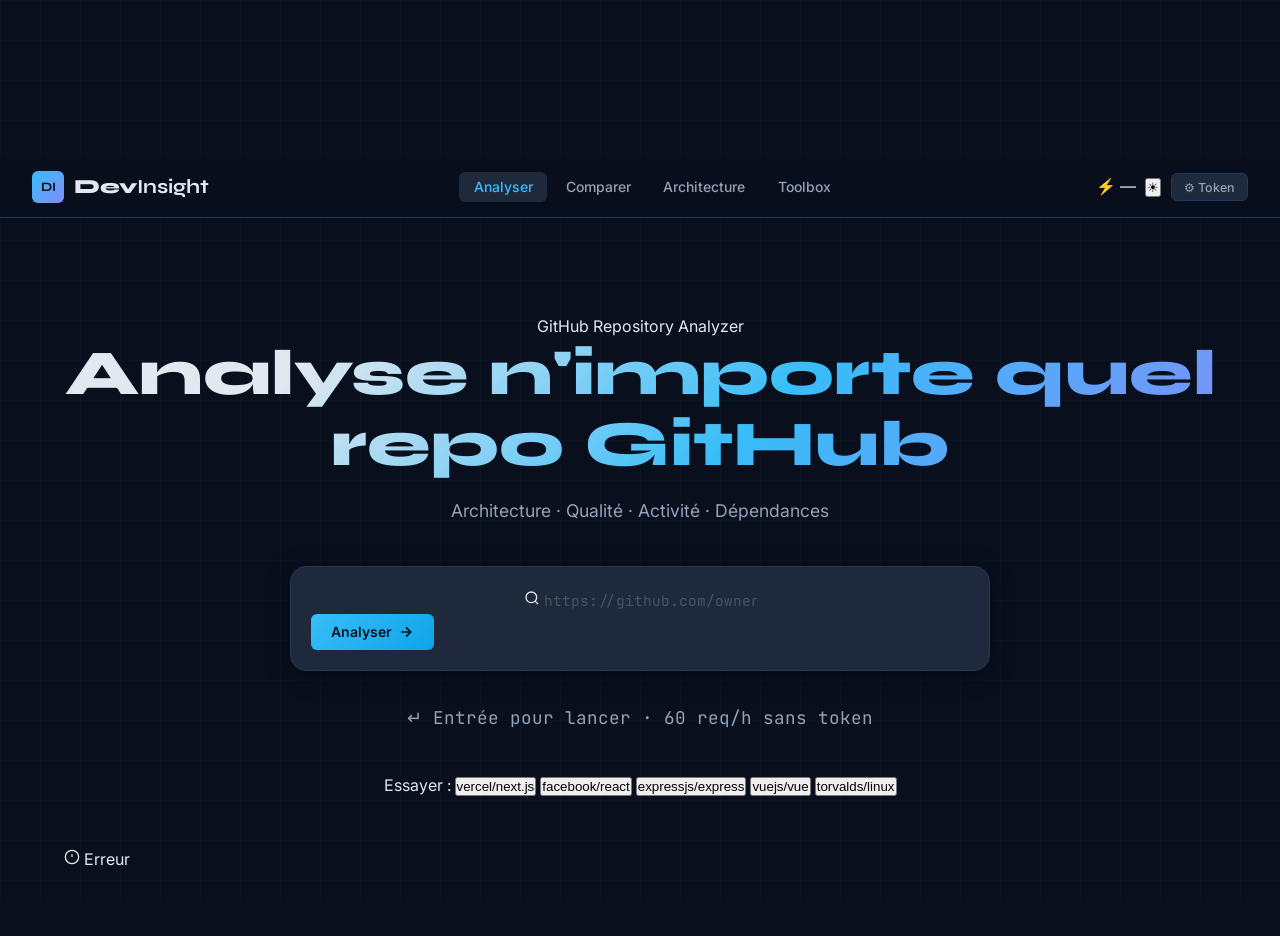
==== commit 28db5fbe: "i" ====
--- a/docs/index.html
+++ b/docs/index.html
@@ -1,943 +1,1019 @@
 <!DOCTYPE html>
-<html lang="fr">
+<html lang="fr" data-theme="dark">
 
 <head>
   <meta charset="UTF-8" />
   <meta name="viewport" content="width=device-width, initial-scale=1.0" />
   <title>DevInsight — Analyseur de Projets GitHub</title>
+  <link rel="preconnect" href="https://fonts.googleapis.com">
+  <link href="https://fonts.googleapis.com/css2?family=Space+Mono:wght@400;700&family=Outfit:wght@300;400;500;600;700;800&display=swap" rel="stylesheet">
+  <link rel="stylesheet" href="https://cdnjs.cloudflare.com/ajax/libs/highlight.js/11.9.0/styles/atom-one-dark.min.css">
   <link rel="stylesheet" href="../assets/css/style.css" />
-  <!-- D3.js pour le graphe d'architecture -->
   <script src="https://cdnjs.cloudflare.com/ajax/libs/d3/7.8.5/d3.min.js" defer></script>
+  <script src="https://cdnjs.cloudflare.com/ajax/libs/highlight.js/11.9.0/highlight.min.js" defer></script>
 </head>
 
 <body>
 
-  <!-- ═══════════════════════════════════════════════════════════
-     NAVIGATION
-════════════════════════════════════════════════════════════ -->
-  <nav class="navbar">
-    <a class="navbar-brand" href="#" onclick="showView('home')">
-      <div class="logo-icon">DI</div>
-      DevInsight
-    </a>
-
-    <ul class="navbar-nav">
-      <li><a class="nav-link active" id="nav-home" onclick="showView('home')" href="#">Analyser</a></li>
-      <li><a class="nav-link" id="nav-arch" onclick="showView('arch')" href="#">Architecture</a></li>
-      <li><a class="nav-link" id="nav-toolbox" onclick="showView('toolbox')" href="#">Toolbox</a></li>
-    </ul>
-
-    <div class="navbar-right">
-      <div class="status-badge">
-        <span class="status-dot"></span>
-        <span id="api-status">Chargement…</span>
-      </div>
-      <button class="btn-token" onclick="openTokenModal()" title="Configurer un token GitHub">
-        ⚙ Token
-      </button>
-    </div>
-  </nav>
-
-  <!-- ═══════════════════════════════════════════════════════════
-     MAIN CONTENT
-════════════════════════════════════════════════════════════ -->
-  <main>
-
-    <!-- ── VIEW : HOME / ANALYSE ─────────────────────────────── -->
-    <div class="view active" id="view-home">
-
-      <!-- Hero -->
-      <section class="hero">
-        <div class="hero-badge">✦ GitHub Repository Analyzer</div>
-        <h1>Analyse ton projet<br />GitHub en secondes</h1>
-        <p>Visualise l'architecture, les langages, la qualité du code et l'activité de n'importe quel repository public.
-        </p>
-
-        <!-- Search Box -->
+<!-- ═══ CANVAS PARTICULES ══════════════════════════════════════ -->
+<canvas id="particles-canvas"></canvas>
+
+<!-- ═══ NAVIGATION ════════════════════════════════════════════ -->
+<nav class="navbar" id="navbar">
+  <a class="navbar-brand" href="#" onclick="showView('home')">
+    <div class="logo-icon">
+      <span class="logo-d">D</span><span class="logo-i">I</span>
+    </div>
+    <span class="brand-text">Dev<strong>Insight</strong></span>
+  </a>
+
+  <ul class="navbar-nav">
+    <li><a class="nav-link active" id="nav-home"    onclick="showView('home')"    href="#">Analyser</a></li>
+    <li><a class="nav-link"        id="nav-compare" onclick="showView('compare')" href="#">Comparer</a></li>
+    <li><a class="nav-link"        id="nav-arch"    onclick="showView('arch')"    href="#">Architecture</a></li>
+    <li><a class="nav-link"        id="nav-toolbox" onclick="showView('toolbox')" href="#">Toolbox</a></li>
+  </ul>
+
+  <div class="navbar-right">
+    <div class="rate-limit-badge" id="rate-limit-badge">
+      <span class="rl-icon">⚡</span>
+      <span id="api-status">—</span>
+    </div>
+    <button class="btn-theme" onclick="toggleTheme()" title="Changer le thème" id="theme-btn">☀</button>
+    <button class="btn-token" onclick="openTokenModal()" id="token-btn">
+      <span id="token-btn-icon">⚙</span> Token
+    </button>
+  </div>
+</nav>
+
+<!-- ═══ MAIN ═══════════════════════════════════════════════════ -->
+<main>
+
+  <!-- ──────────────────────────────────────────────────────────
+       VIEW : HOME
+  ─────────────────────────────────────────────────────────── -->
+  <div class="view active" id="view-home">
+
+    <!-- Hero -->
+    <section class="hero">
+      <div class="hero-eyebrow">
+        <span class="eyebrow-dot"></span>
+        GitHub Repository Analyzer
+        <span class="eyebrow-dot"></span>
+      </div>
+      <h1 class="hero-title">
+        <span class="title-line" data-delay="0">Analyse</span>
+        <span class="title-line accent-line" data-delay="1">n'importe quel</span>
+        <span class="title-line" data-delay="2">repo GitHub</span>
+      </h1>
+      <p class="hero-sub">Architecture · Qualité · Activité · Dépendances</p>
+
+      <!-- Search -->
+      <div class="search-wrap">
         <div class="search-box">
-          <div class="input-group">
-            <span class="input-icon">⌥</span>
-            <input type="text" id="repo-url" placeholder="https://github.com/owner/repository" autocomplete="off"
-              spellcheck="false" />
-            <button class="btn-analyze" id="analyze-btn" onclick="analyzeRepo()">
-              <span id="btn-text">Analyser</span>
-              <span>→</span>
-            </button>
-          </div>
-          <div class="search-hint">Appuyez sur Entrée · API GitHub publique (60 req/h sans token)</div>
-        </div>
-
-        <!-- Examples -->
-        <div class="example-repos">
-          <span style="font-size:0.75rem;color:var(--text-muted)">Exemples :</span>
-          <span class="example-chip" onclick="fillExample('https://github.com/vercel/next.js')">vercel/next.js</span>
-          <span class="example-chip" onclick="fillExample('https://github.com/facebook/react')">facebook/react</span>
-          <span class="example-chip"
-            onclick="fillExample('https://github.com/expressjs/express')">expressjs/express</span>
-          <span class="example-chip" onclick="fillExample('https://github.com/vuejs/vue')">vuejs/vue</span>
-        </div>
-      </section>
-
-      <!-- Error -->
-      <div class="error-box" id="error-box">
-        <span>⚠</span>
-        <span id="error-msg">Erreur</span>
-      </div>
-
-      <!-- Loader -->
-      <div id="loader">
-        <div class="loader-ring"></div>
-        <div class="loader-steps" id="loader-steps">
-          <div class="loader-step">Connexion à l'API GitHub…</div>
-        </div>
-      </div>
-
-      <!-- Results -->
-      <div id="results">
-        <!-- Repo Header -->
-        <div class="results-header">
-          <img class="repo-avatar" id="r-avatar" src="" alt="avatar" />
-          <div class="repo-meta">
+          <span class="search-icon">
+            <svg width="16" height="16" viewBox="0 0 24 24" fill="none" stroke="currentColor" stroke-width="2"><circle cx="11" cy="11" r="8"/><path d="m21 21-4.35-4.35"/></svg>
+          </span>
+          <input type="text" id="repo-url"
+            placeholder="https://github.com/owner/repository"
+            autocomplete="off" spellcheck="false" />
+          <button class="btn-analyze" id="analyze-btn" onclick="analyzeRepo()">
+            <span id="btn-text">Analyser</span>
+            <svg width="16" height="16" viewBox="0 0 24 24" fill="none" stroke="currentColor" stroke-width="2.5"><path d="M5 12h14M12 5l7 7-7 7"/></svg>
+          </button>
+        </div>
+        <p class="search-hint">↵ Entrée pour lancer · <span id="hint-rate">60 req/h sans token</span></p>
+      </div>
+
+      <!-- Examples -->
+      <div class="examples-row">
+        <span class="examples-label">Essayer :</span>
+        <button class="chip" onclick="fillExample('https://github.com/vercel/next.js')">vercel/next.js</button>
+        <button class="chip" onclick="fillExample('https://github.com/facebook/react')">facebook/react</button>
+        <button class="chip" onclick="fillExample('https://github.com/expressjs/express')">expressjs/express</button>
+        <button class="chip" onclick="fillExample('https://github.com/vuejs/vue')">vuejs/vue</button>
+        <button class="chip" onclick="fillExample('https://github.com/torvalds/linux')">torvalds/linux</button>
+      </div>
+    </section>
+
+    <!-- Error -->
+    <div class="alert alert-error" id="error-box">
+      <svg width="16" height="16" viewBox="0 0 24 24" fill="none" stroke="currentColor" stroke-width="2"><circle cx="12" cy="12" r="10"/><line x1="12" y1="8" x2="12" y2="12"/><line x1="12" y1="16" x2="12.01" y2="16"/></svg>
+      <span id="error-msg">Erreur</span>
+    </div>
+
+    <!-- Loader -->
+    <div id="loader">
+      <div class="loader-orb"></div>
+      <div class="loader-steps" id="loader-steps"></div>
+    </div>
+
+    <!-- Results -->
+    <div id="results">
+
+      <!-- Repo Header -->
+      <div class="repo-header-card">
+        <img class="repo-avatar" id="r-avatar" src="" alt="" />
+        <div class="repo-meta">
+          <div class="repo-name-row">
             <h2 id="r-fullname">owner/repo</h2>
-            <p id="r-desc">Description du projet</p>
-            <div class="repo-topics" id="r-topics"></div>
-          </div>
-          <div style="margin-left:auto;text-align:right">
-            <div style="font-family:'JetBrains Mono',monospace;font-size:0.7rem;color:var(--text-muted)">Type de projet
-            </div>
-            <div id="r-type" style="font-size:0.875rem;font-weight:600;color:var(--accent)">–</div>
-            <div id="r-license" style="font-size:0.7rem;color:var(--text-muted);margin-top:2px"></div>
-          </div>
-        </div>
-
-        <!-- Stats Grid -->
-        <div class="section-title">📊 Statistiques</div>
-        <div class="results-grid" id="stats-grid">
-
-          <!-- Chiffres clés -->
-          <div class="card">
-            <div class="card-header">
-              <div class="card-title"><span class="icon">📁</span> Métriques</div>
-              <span id="r-branch"
-                style="font-size:0.72rem;color:var(--text-muted);font-family:'JetBrains Mono',monospace"></span>
-            </div>
-            <div class="stat-grid">
-              <div class="stat-item">
-                <div class="stat-value" id="s-files">–</div>
-                <div class="stat-label">Fichiers</div>
-              </div>
-              <div class="stat-item">
-                <div class="stat-value" id="s-dirs">–</div>
-                <div class="stat-label">Dossiers</div>
-              </div>
-              <div class="stat-item">
-                <div class="stat-value" id="s-loc">–</div>
-                <div class="stat-label">Lignes ~</div>
-              </div>
-              <div class="stat-item">
-                <div class="stat-value" id="s-lang">–</div>
-                <div class="stat-label">Langages</div>
-              </div>
-              <div class="stat-item">
-                <div class="stat-value" id="s-stars">–</div>
-                <div class="stat-label">⭐ Stars</div>
-              </div>
-              <div class="stat-item">
-                <div class="stat-value" id="s-forks">–</div>
-                <div class="stat-label">🍴 Forks</div>
-              </div>
-            </div>
-          </div>
-
-          <!-- Langages -->
-          <div class="card">
-            <div class="card-header">
-              <div class="card-title"><span class="icon">🎨</span> Langages</div>
-            </div>
-            <div class="lang-list" id="lang-list"></div>
-          </div>
-
-          <!-- Score qualité -->
-          <div class="card">
-            <div class="card-header">
-              <div class="card-title"><span class="icon">🎯</span> Score Qualité</div>
-              <span id="q-label" style="font-size:0.75rem;color:var(--text-muted)"></span>
-            </div>
-            <div class="score-display">
-              <div class="score-circle" id="score-circle">
+            <a id="r-gh-link" href="#" target="_blank" rel="noopener" class="repo-gh-link" title="Ouvrir sur GitHub">
+              <svg width="16" height="16" viewBox="0 0 24 24" fill="currentColor"><path d="M12 0C5.374 0 0 5.373 0 12c0 5.302 3.438 9.8 8.207 11.387.599.111.793-.261.793-.577v-2.234c-3.338.726-4.033-1.416-4.033-1.416-.546-1.387-1.333-1.756-1.333-1.756-1.089-.745.083-.729.083-.729 1.205.084 1.839 1.237 1.839 1.237 1.07 1.834 2.807 1.304 3.492.997.107-.775.418-1.305.762-1.604-2.665-.305-5.467-1.334-5.467-5.931 0-1.311.469-2.381 1.236-3.221-.124-.303-.535-1.524.117-3.176 0 0 1.008-.322 3.301 1.23A11.509 11.509 0 0 1 12 5.803c1.02.005 2.047.138 3.006.404 2.291-1.552 3.297-1.23 3.297-1.23.653 1.653.242 2.874.118 3.176.77.84 1.235 1.911 1.235 3.221 0 4.609-2.807 5.624-5.479 5.921.43.372.823 1.102.823 2.222v3.293c0 .319.192.694.801.576C20.566 21.797 24 17.3 24 12c0-6.627-5.373-12-12-12z"/></svg>
+            </a>
+          </div>
+          <p id="r-desc" class="repo-desc">–</p>
+          <div class="repo-meta-row">
+            <span class="meta-pill" id="r-branch">–</span>
+            <span class="meta-pill" id="r-license">–</span>
+            <span class="meta-pill" id="r-created">–</span>
+            <span class="meta-pill" id="r-updated">–</span>
+          </div>
+          <div class="repo-topics" id="r-topics"></div>
+        </div>
+        <div class="repo-header-actions">
+          <div class="r-type-badge" id="r-type">–</div>
+          <button class="btn-export" onclick="exportReport('json')" title="Export JSON">
+            <svg width="14" height="14" viewBox="0 0 24 24" fill="none" stroke="currentColor" stroke-width="2"><path d="M21 15v4a2 2 0 0 1-2 2H5a2 2 0 0 1-2-2v-4"/><polyline points="7 10 12 15 17 10"/><line x1="12" y1="15" x2="12" y2="3"/></svg>
+            JSON
+          </button>
+          <button class="btn-export" onclick="exportReport('md')" title="Export Markdown">
+            <svg width="14" height="14" viewBox="0 0 24 24" fill="none" stroke="currentColor" stroke-width="2"><path d="M21 15v4a2 2 0 0 1-2 2H5a2 2 0 0 1-2-2v-4"/><polyline points="7 10 12 15 17 10"/><line x1="12" y1="15" x2="12" y2="3"/></svg>
+            MD
+          </button>
+        </div>
+      </div>
+
+      <!-- Stats row -->
+      <div class="stats-strip" id="stats-strip">
+        <div class="stat-pill"><span class="sp-val" id="s-stars">–</span><span class="sp-lbl">Stars</span></div>
+        <div class="stat-pill"><span class="sp-val" id="s-forks">–</span><span class="sp-lbl">Forks</span></div>
+        <div class="stat-pill"><span class="sp-val" id="s-issues">–</span><span class="sp-lbl">Issues</span></div>
+        <div class="stat-pill"><span class="sp-val" id="s-files">–</span><span class="sp-lbl">Fichiers</span></div>
+        <div class="stat-pill"><span class="sp-val" id="s-dirs">–</span><span class="sp-lbl">Dossiers</span></div>
+        <div class="stat-pill"><span class="sp-val" id="s-loc">–</span><span class="sp-lbl">Lignes ~</span></div>
+        <div class="stat-pill"><span class="sp-val" id="s-lang">–</span><span class="sp-lbl">Langages</span></div>
+        <div class="stat-pill"><span class="sp-val" id="s-watchers">–</span><span class="sp-lbl">Watchers</span></div>
+      </div>
+
+      <!-- Grid -->
+      <div class="results-grid">
+
+        <!-- Langages -->
+        <div class="card">
+          <div class="card-header">
+            <div class="card-title">🎨 Langages</div>
+          </div>
+          <div class="lang-list" id="lang-list"></div>
+        </div>
+
+        <!-- Score qualité -->
+        <div class="card">
+          <div class="card-header">
+            <div class="card-title">🎯 Score Qualité</div>
+            <span id="q-label" class="card-badge"></span>
+          </div>
+          <div class="score-display">
+            <div class="score-circle" id="score-circle">
+              <svg class="score-ring" viewBox="0 0 100 100">
+                <circle class="score-ring-bg" cx="50" cy="50" r="42"/>
+                <circle class="score-ring-fill" id="score-ring-fill" cx="50" cy="50" r="42"/>
+              </svg>
+              <div class="score-inner">
                 <div class="score-grade" id="score-grade">–</div>
                 <div class="score-total" id="score-total">/ 100</div>
               </div>
-              <div class="score-details" id="score-details"></div>
-            </div>
-          </div>
-
-        </div>
-
-        <!-- Structure + Commits -->
-        <div class="results-grid" style="margin-top:0">
-
-          <!-- Structure -->
-          <div class="card">
-            <div class="card-header">
-              <div class="card-title"><span class="icon">🌲</span> Structure du projet</div>
-              <button class="btn-tool" onclick="showView('arch')" style="font-size:0.72rem">Voir graphe →</button>
-            </div>
-            <div class="tree-container" id="tree-container"></div>
-          </div>
-
-          <!-- Commits -->
-          <div class="card">
-            <div class="card-header">
-              <div class="card-title"><span class="icon">📝</span> Derniers commits</div>
-            </div>
-            <div class="commit-list" id="commit-list"></div>
-          </div>
-
-          <!-- Contributeurs -->
-          <div class="card">
-            <div class="card-header">
-              <div class="card-title"><span class="icon">👥</span> Contributeurs</div>
-            </div>
-            <div class="contributors-list" id="contributors-list"></div>
-          </div>
-
-        </div>
-      </div><!-- /#results -->
-    </div><!-- /#view-home -->
-
-
-    <!-- ── VIEW : ARCHITECTURE ───────────────────────────────── -->
-    <div class="view" id="view-arch">
-      <div style="margin-bottom:1.5rem">
-        <h2 style="font-family:'Syne',sans-serif;font-size:1.4rem;font-weight:700;margin-bottom:0.4rem">
-          Visualiseur d'Architecture
-        </h2>
-        <p style="color:var(--text-secondary);font-size:0.875rem">
-          Graphe interactif des dossiers et fichiers du projet. <span id="arch-hint"
-            style="color:var(--text-muted)">Analysez d'abord un repository.</span>
-        </p>
-      </div>
-
-      <div class="card" style="padding:0">
-        <div id="graph-container">
-          <svg id="graph-canvas"></svg>
-          <div class="graph-legend">
-            <div class="legend-item">
-              <div class="legend-dot" style="background:#38bdf8"></div> Dossier
-            </div>
-            <div class="legend-item">
-              <div class="legend-dot" style="background:#818cf8"></div> Fichier
-            </div>
-            <div class="legend-item">
-              <div class="legend-dot" style="background:#34d399"></div> Config
-            </div>
-          </div>
-          <div class="graph-controls">
-            <button class="graph-btn" onclick="resetZoom()" title="Reset zoom">⌂</button>
-            <button class="graph-btn" onclick="zoomIn()" title="Zoom +">+</button>
-            <button class="graph-btn" onclick="zoomOut()" title="Zoom -">−</button>
-          </div>
-          <div id="graph-placeholder"
-            style="position:absolute;inset:0;display:flex;flex-direction:column;align-items:center;justify-content:center;color:var(--text-muted);gap:0.5rem;pointer-events:none">
-            <div style="font-size:2rem">🌐</div>
-            <div style="font-size:0.875rem">Analysez un repository pour voir le graphe</div>
-          </div>
-        </div>
-      </div>
-    </div><!-- /#view-arch -->
-
-
-    <!-- ── VIEW : TOOLBOX ────────────────────────────────────── -->
-    <div class="view" id="view-toolbox">
-      <div class="toolbox-header">
+            </div>
+            <div class="score-details" id="score-details"></div>
+          </div>
+        </div>
+
+        <!-- Dépendances -->
+        <div class="card">
+          <div class="card-header">
+            <div class="card-title">📦 Dépendances</div>
+            <span class="card-badge" id="deps-count">–</span>
+          </div>
+          <div id="deps-list" class="deps-list">
+            <div class="deps-empty">Analysez un repo avec package.json ou requirements.txt</div>
+          </div>
+        </div>
+
+      </div>
+
+      <!-- Activité commits -->
+      <div class="card card-full">
+        <div class="card-header">
+          <div class="card-title">📈 Activité (12 derniers mois)</div>
+          <span class="card-badge" id="activity-total">–</span>
+        </div>
+        <div class="activity-chart-wrap">
+          <canvas id="activity-chart"></canvas>
+          <div id="activity-placeholder" class="activity-placeholder">Chargement de l'activité…</div>
+        </div>
+      </div>
+
+      <!-- Structure + Commits + Contributeurs -->
+      <div class="results-grid results-grid-3">
+
+        <div class="card">
+          <div class="card-header">
+            <div class="card-title">🌲 Structure</div>
+            <button class="card-action" onclick="showView('arch')">Graphe →</button>
+          </div>
+          <div class="tree-container" id="tree-container"></div>
+        </div>
+
+        <div class="card">
+          <div class="card-header">
+            <div class="card-title">📝 Commits récents</div>
+            <span class="card-badge" id="commits-count">–</span>
+          </div>
+          <div class="commit-list" id="commit-list"></div>
+        </div>
+
+        <div class="card">
+          <div class="card-header">
+            <div class="card-title">👥 Contributeurs</div>
+          </div>
+          <div class="contributors-list" id="contributors-list"></div>
+        </div>
+
+      </div>
+    </div><!-- /#results -->
+  </div><!-- /#view-home -->
+
+
+  <!-- ──────────────────────────────────────────────────────────
+       VIEW : COMPARER
+  ─────────────────────────────────────────────────────────── -->
+  <div class="view" id="view-compare">
+    <div class="compare-header">
+      <h2>Comparaison de Repositories</h2>
+      <p>Analysez deux projets GitHub côte à côte</p>
+    </div>
+
+    <div class="compare-inputs">
+      <div class="compare-input-col">
+        <label class="compare-label">Repo A</label>
+        <div class="compare-search">
+          <input type="text" id="compare-url-a" class="tool-input" placeholder="https://github.com/owner/repo-a" />
+          <button class="btn-analyze" onclick="runCompare()">Comparer →</button>
+        </div>
+      </div>
+      <div class="compare-vs">VS</div>
+      <div class="compare-input-col">
+        <label class="compare-label">Repo B</label>
+        <div class="compare-search">
+          <input type="text" id="compare-url-b" class="tool-input" placeholder="https://github.com/owner/repo-b" />
+        </div>
+      </div>
+    </div>
+
+    <div id="compare-error" class="alert alert-error" style="display:none"></div>
+    <div id="compare-loader" style="display:none;text-align:center;padding:2rem">
+      <div class="loader-orb" style="margin:0 auto"></div>
+      <p style="color:var(--text-muted);margin-top:1rem;font-size:0.875rem">Analyse en cours…</p>
+    </div>
+
+    <div id="compare-results" style="display:none">
+      <!-- En-têtes repos -->
+      <div class="compare-repo-headers">
+        <div class="compare-repo-card" id="cmp-header-a"></div>
+        <div class="compare-repo-card" id="cmp-header-b"></div>
+      </div>
+
+      <!-- Tableau comparatif -->
+      <div class="card card-full" style="margin-top:1.5rem">
+        <div class="card-header"><div class="card-title">📊 Comparaison détaillée</div></div>
+        <div class="compare-table-wrap">
+          <table class="compare-table" id="compare-table"></table>
+        </div>
+      </div>
+
+      <!-- Langages côte à côte -->
+      <div class="compare-two-col">
+        <div class="card">
+          <div class="card-header"><div class="card-title">🎨 Langages — A</div></div>
+          <div id="cmp-langs-a" class="lang-list"></div>
+        </div>
+        <div class="card">
+          <div class="card-header"><div class="card-title">🎨 Langages — B</div></div>
+          <div id="cmp-langs-b" class="lang-list"></div>
+        </div>
+      </div>
+
+      <!-- Score côte à côte -->
+      <div class="compare-two-col">
+        <div class="card">
+          <div class="card-header"><div class="card-title">🎯 Score — A</div></div>
+          <div class="score-display"><div class="score-circle" id="cmp-score-circle-a"><svg class="score-ring" viewBox="0 0 100 100"><circle class="score-ring-bg" cx="50" cy="50" r="42"/><circle class="score-ring-fill" id="cmp-ring-a" cx="50" cy="50" r="42"/></svg><div class="score-inner"><div class="score-grade" id="cmp-grade-a">–</div><div class="score-total" id="cmp-total-a">/100</div></div></div><div class="score-details" id="cmp-details-a"></div></div>
+        </div>
+        <div class="card">
+          <div class="card-header"><div class="card-title">🎯 Score — B</div></div>
+          <div class="score-display"><div class="score-circle" id="cmp-score-circle-b"><svg class="score-ring" viewBox="0 0 100 100"><circle class="score-ring-bg" cx="50" cy="50" r="42"/><circle class="score-ring-fill" id="cmp-ring-b" cx="50" cy="50" r="42"/></svg><div class="score-inner"><div class="score-grade" id="cmp-grade-b">–</div><div class="score-total" id="cmp-total-b">/100</div></div></div><div class="score-details" id="cmp-details-b"></div></div>
+        </div>
+      </div>
+    </div>
+  </div><!-- /#view-compare -->
+
+
+  <!-- ──────────────────────────────────────────────────────────
+       VIEW : ARCHITECTURE
+  ─────────────────────────────────────────────────────────── -->
+  <div class="view" id="view-arch">
+    <div class="view-page-header">
+      <div>
+        <h2>Visualiseur d'Architecture</h2>
+        <p>Graphe interactif — <span id="arch-hint" style="color:var(--text-muted)">Analysez d'abord un repository.</span></p>
+      </div>
+      <div style="display:flex;gap:0.5rem">
+        <button class="btn-export" onclick="exportGraphSvg()">⬇ SVG</button>
+      </div>
+    </div>
+    <div class="card" style="padding:0;overflow:hidden">
+      <div id="graph-container">
+        <svg id="graph-canvas"></svg>
+        <div class="graph-legend">
+          <div class="legend-item"><div class="legend-dot" style="background:#38bdf8"></div>Dossier</div>
+          <div class="legend-item"><div class="legend-dot" style="background:#818cf8"></div>Fichier</div>
+          <div class="legend-item"><div class="legend-dot" style="background:#34d399"></div>Config</div>
+        </div>
+        <div class="graph-controls">
+          <button class="graph-btn" onclick="resetZoom()">⌂</button>
+          <button class="graph-btn" onclick="zoomIn()">+</button>
+          <button class="graph-btn" onclick="zoomOut()">−</button>
+        </div>
+        <div id="graph-placeholder">
+          <div style="font-size:2.5rem">🌐</div>
+          <div>Analysez un repository pour voir le graphe</div>
+        </div>
+      </div>
+    </div>
+  </div>
+
+
+  <!-- ──────────────────────────────────────────────────────────
+       VIEW : TOOLBOX
+  ─────────────────────────────────────────────────────────── -->
+  <div class="view" id="view-toolbox">
+    <div class="toolbox-header">
+      <div>
         <h2>🛠 Boîte à Outils</h2>
-        <p>Outils utilitaires pour développeurs — tout fonctionne en local, sans serveur.</p>
-      </div>
-
-      <div class="tools-grid">
-
-        <!-- ══ 1. JSON FORMATTER ══════════════════════════════ -->
-        <div class="tool-card">
-          <div class="tool-header">
-            <div class="tool-title-group">
-              <div class="tool-icon icon-json">{ }</div>
-              <div>
-                <div class="tool-name">JSON Formatter</div>
-                <div class="tool-desc">Formater, minifier et valider du JSON</div>
-              </div>
-            </div>
-          </div>
-          <textarea class="tool-textarea" id="json-input" placeholder='{"nom":"Alice","age":30}'></textarea>
-          <div class="tool-actions">
-            <button class="btn-tool primary" onclick="formatJson()">⚡ Formater</button>
-            <button class="btn-tool" onclick="minifyJson()">⚙ Minifier</button>
-            <button class="btn-tool" onclick="validateJson()">✓ Valider</button>
-            <button class="btn-tool" onclick="clearTool('json-input','json-output')">✕</button>
-          </div>
-          <div class="tool-output-header">
-            <span class="tool-output-label">Résultat</span>
-            <button class="btn-copy-result" onclick="copyToolOutput('json-output')">⎘ Copier</button>
-          </div>
-          <div class="tool-output" id="json-output">Le JSON formaté apparaîtra ici…</div>
-        </div>
-
-        <!-- ══ 2. UUID GENERATOR ══════════════════════════════ -->
-        <div class="tool-card">
-          <div class="tool-header">
-            <div class="tool-title-group">
-              <div class="tool-icon icon-uuid">⬡</div>
-              <div>
-                <div class="tool-name">Générateur UUID</div>
-                <div class="tool-desc">Identifiants uniques v4 dans plusieurs formats</div>
-              </div>
-            </div>
-          </div>
-          <div class="uuid-display" id="uuid-display">Cliquez sur Générer</div>
-          <div class="tool-actions" style="margin-top:0.75rem">
-            <button class="btn-tool primary" onclick="generateUUID()">⚡ Générer</button>
-            <button class="btn-tool" onclick="generateMultipleUUIDs()">×5 Batch</button>
-            <button class="btn-copy-result" onclick="copyToolOutput('uuid-display')">⎘ Copier</button>
-          </div>
-          <div class="tool-sub-label" style="margin-top:0.75rem">Formats</div>
-          <div class="tool-actions">
-            <button class="btn-tool" onclick="generateUUID('uppercase')">MAJUSCULES</button>
-            <button class="btn-tool" onclick="generateUUID('no-hyphens')">Sans tirets</button>
-            <button class="btn-tool" onclick="generateUUID('braces')">{Accolades}</button>
-          </div>
-        </div>
-
-        <!-- ══ 3. BASE64 ══════════════════════════════════════ -->
-        <div class="tool-card">
-          <div class="tool-header">
-            <div class="tool-title-group">
-              <div class="tool-icon icon-base64">64</div>
-              <div>
-                <div class="tool-name">Encodeur Base64</div>
-                <div class="tool-desc">Encoder et décoder en Base64 / URL-safe</div>
-              </div>
-            </div>
-          </div>
-          <textarea class="tool-textarea" id="b64-input" placeholder="Texte à encoder ou Base64 à décoder…"></textarea>
-          <div class="tool-actions">
-            <button class="btn-tool primary" onclick="encodeBase64()">↑ Encoder</button>
-            <button class="btn-tool" onclick="decodeBase64()">↓ Décoder</button>
-            <button class="btn-tool" onclick="encodeUrlSafe()">🔗 URL-safe</button>
-            <button class="btn-tool" onclick="clearTool('b64-input','b64-output')">✕</button>
-          </div>
-          <div class="tool-output-header">
-            <span class="tool-output-label">Résultat</span>
-            <button class="btn-copy-result" onclick="copyToolOutput('b64-output')">⎘ Copier</button>
-          </div>
-          <div class="tool-output" id="b64-output">Le résultat apparaîtra ici…</div>
-        </div>
-
-        <!-- ══ 4. REGEX TESTER ════════════════════════════════ -->
-        <div class="tool-card">
-          <div class="tool-header">
-            <div class="tool-title-group">
-              <div class="tool-icon icon-regex">.*</div>
-              <div>
-                <div class="tool-name">Testeur Regex</div>
-                <div class="tool-desc">Tester des expressions régulières en live</div>
-              </div>
-            </div>
-          </div>
-          <div class="regex-row">
-            <span class="regex-slash">/</span>
-            <input class="tool-input" id="regex-pattern" placeholder="pattern" oninput="testRegex()" />
-            <span class="regex-slash">/</span>
-            <input class="tool-input regex-flags" id="regex-flags" value="gi" oninput="testRegex()" />
-          </div>
-          <textarea class="tool-textarea" id="regex-text" placeholder="Texte à tester…" oninput="testRegex()"
-            style="margin-top:0.5rem;min-height:70px"></textarea>
-          <div class="tool-sub-label" style="margin-top:0.5rem">Patterns rapides</div>
-          <div class="tool-actions">
-            <button class="btn-tool" onclick="setRegexPreset('email')">Email</button>
-            <button class="btn-tool" onclick="setRegexPreset('url')">URL</button>
-            <button class="btn-tool" onclick="setRegexPreset('ip')">IP</button>
-            <button class="btn-tool" onclick="setRegexPreset('phone')">Tél</button>
-            <button class="btn-tool" onclick="setRegexPreset('date')">Date</button>
-            <button class="btn-tool" onclick="setRegexPreset('hex')">Hex</button>
-          </div>
-          <div class="tool-output-header">
-            <span class="tool-output-label" id="regex-count">Matches : –</span>
-            <button class="btn-copy-result" onclick="copyToolOutput('regex-output')">⎘ Copier</button>
-          </div>
-          <div class="tool-output" id="regex-output">Entrez un pattern et un texte…</div>
-        </div>
-
-        <!-- ══ 5. TIMESTAMP ═══════════════════════════════════ -->
-        <div class="tool-card">
-          <div class="tool-header">
-            <div class="tool-title-group">
-              <div class="tool-icon icon-time">⏱</div>
-              <div>
-                <div class="tool-name">Convertisseur Timestamp</div>
-                <div class="tool-desc">Unix timestamp ↔ date lisible</div>
-              </div>
-            </div>
-          </div>
-          <div class="tool-sub-label">Timestamp Unix → Date</div>
-          <div class="tool-actions" style="margin-bottom:0.5rem">
-            <input class="tool-input" id="ts-input" type="number" placeholder="1700000000" oninput="convertTimestamp()"
-              style="flex:1" />
-            <button class="btn-tool"
-              onclick="document.getElementById('ts-input').value=Math.floor(Date.now()/1000);convertTimestamp()">Maintenant</button>
-          </div>
-          <div class="ts-grid">
-            <div class="ts-item">
-              <div class="ts-label">UTC</div>
-              <div class="ts-value" id="ts-utc">–</div>
-            </div>
-            <div class="ts-item">
-              <div class="ts-label">Locale</div>
-              <div class="ts-value" id="ts-local">–</div>
-            </div>
-            <div class="ts-item">
-              <div class="ts-label">ISO 8601</div>
-              <div class="ts-value" id="ts-iso">–</div>
-            </div>
-            <div class="ts-item">
-              <div class="ts-label">Relative</div>
-              <div class="ts-value" id="ts-relative">–</div>
-            </div>
-          </div>
-          <div class="tool-sub-label" style="margin-top:0.75rem">Date → Timestamp Unix</div>
-          <input class="tool-input" id="date-input" type="datetime-local" oninput="convertDate()"
-            style="width:100%;margin-bottom:0.4rem" />
-          <div class="tool-output-header">
-            <span class="tool-output-label">Résultat</span>
-            <button class="btn-copy-result" onclick="copyToolOutput('date-output')">⎘</button>
-          </div>
-          <div class="tool-output" id="date-output" style="min-height:auto;padding:0.5rem">–</div>
-          <div style="margin-top:0.75rem;padding-top:0.75rem;border-top:1px solid var(--border)">
-            <div class="tool-sub-label">Horloge Unix live</div>
-            <div id="ts-live"
-              style="font-family:'JetBrains Mono',monospace;font-size:1rem;color:var(--accent);letter-spacing:2px">–
-            </div>
-          </div>
-        </div>
-
-        <!-- ══ 6. URL ENCODER / PARSER ════════════════════════ -->
-        <div class="tool-card">
-          <div class="tool-header">
-            <div class="tool-title-group">
-              <div class="tool-icon icon-url">🔗</div>
-              <div>
-                <div class="tool-name">URL Encoder / Parser</div>
-                <div class="tool-desc">Encoder, décoder et décomposer une URL</div>
-              </div>
-            </div>
-          </div>
-          <textarea class="tool-textarea" id="url-input" placeholder="https://example.com/path?foo=hello world&bar=café"
-            style="min-height:70px"></textarea>
-          <div class="tool-actions">
-            <button class="btn-tool primary" onclick="encodeUrl()">↑ Encoder</button>
-            <button class="btn-tool" onclick="decodeUrl()">↓ Décoder</button>
-            <button class="btn-tool" onclick="parseUrl()">🔍 Parser</button>
-            <button class="btn-tool" onclick="clearTool('url-input','url-output')">✕</button>
-          </div>
-          <div class="tool-output-header">
-            <span class="tool-output-label">Résultat</span>
-            <button class="btn-copy-result" onclick="copyToolOutput('url-output')">⎘ Copier</button>
-          </div>
-          <div class="tool-output" id="url-output">Le résultat apparaîtra ici…</div>
-        </div>
-
-        <!-- ══ 7. GÉNÉRATEUR DE MOT DE PASSE ═════════════════ -->
-        <div class="tool-card">
-          <div class="tool-header">
-            <div class="tool-title-group">
-              <div class="tool-icon icon-pwd">🔐</div>
-              <div>
-                <div class="tool-name">Générateur de Mot de Passe</div>
-                <div class="tool-desc">Mots de passe forts et personnalisables</div>
-              </div>
-            </div>
-          </div>
-          <div class="pwd-display-wrap">
-            <div class="uuid-display" id="pwd-display" style="font-size:0.85rem;word-break:break-all">Cliquez sur
-              Générer</div>
-            <button class="btn-copy-result" onclick="copyToolOutput('pwd-display')"
-              style="margin-top:0.4rem;align-self:flex-end">⎘ Copier</button>
-          </div>
-          <div class="pwd-options">
-            <label class="pwd-option">
-              <input type="checkbox" id="pwd-upper" checked /> Majuscules (A-Z)
-            </label>
-            <label class="pwd-option">
-              <input type="checkbox" id="pwd-lower" checked /> Minuscules (a-z)
-            </label>
-            <label class="pwd-option">
-              <input type="checkbox" id="pwd-numbers" checked /> Chiffres (0-9)
-            </label>
-            <label class="pwd-option">
-              <input type="checkbox" id="pwd-symbols" /> Symboles (!@#$…)
-            </label>
-          </div>
-          <div class="pwd-length-row">
-            <span class="tool-sub-label" style="margin:0">Longueur : <strong id="pwd-len-label">16</strong></span>
-            <input type="range" id="pwd-length" min="8" max="64" value="16"
-              oninput="document.getElementById('pwd-len-label').textContent=this.value"
-              style="flex:1;accent-color:var(--accent)" />
-          </div>
-          <div class="tool-actions" style="margin-top:0.5rem">
-            <button class="btn-tool primary" onclick="generatePassword()">⚡ Générer</button>
-            <button class="btn-tool" onclick="generateMultiplePasswords()">×5 Batch</button>
-          </div>
-          <div id="pwd-strength" class="pwd-strength-bar" style="margin-top:0.6rem"></div>
-        </div>
-
-        <!-- ══ 8. CONVERTISSEUR DE COULEURS ══════════════════ -->
-        <div class="tool-card">
-          <div class="tool-header">
-            <div class="tool-title-group">
-              <div class="tool-icon icon-color">🎨</div>
-              <div>
-                <div class="tool-name">Convertisseur Couleurs</div>
-                <div class="tool-desc">HEX ↔ RGB ↔ HSL en temps réel</div>
-              </div>
-            </div>
-          </div>
-          <div class="color-preview-row">
-            <input type="color" id="color-picker" value="#38bdf8" oninput="onColorPickerChange()"
-              class="color-picker-native" />
-            <div class="color-preview-swatch" id="color-swatch" style="background:#38bdf8"></div>
-            <span id="color-name" style="font-size:0.75rem;color:var(--text-secondary)">Sky Blue</span>
-          </div>
-          <div class="color-inputs-grid">
-            <div class="color-input-group">
-              <label class="tool-sub-label">HEX</label>
-              <input class="tool-input" id="color-hex" value="#38bdf8" oninput="convertFromHex()"
-                placeholder="#rrggbb" />
-            </div>
-            <div class="color-input-group">
-              <label class="tool-sub-label">RGB</label>
-              <input class="tool-input" id="color-rgb" value="56, 189, 248" oninput="convertFromRgb()"
-                placeholder="r, g, b" />
-            </div>
-            <div class="color-input-group">
-              <label class="tool-sub-label">HSL</label>
-              <input class="tool-input" id="color-hsl" value="199°, 92%, 60%" oninput="convertFromHsl()"
-                placeholder="h°, s%, l%" />
-            </div>
-            <div class="color-input-group">
-              <label class="tool-sub-label">CSS var</label>
-              <input class="tool-input" id="color-css" readonly style="cursor:pointer"
-                onclick="copyToolOutput('color-css')" />
-            </div>
-          </div>
-          <div class="tool-actions" style="margin-top:0.5rem">
-            <button class="btn-tool" onclick="copyField('color-hex')">⎘ HEX</button>
-            <button class="btn-tool" onclick="copyField('color-rgb')">⎘ RGB</button>
-            <button class="btn-tool" onclick="copyField('color-hsl')">⎘ HSL</button>
-          </div>
-        </div>
-
-        <!-- ══ 9. COMPTEUR DE TEXTE ═══════════════════════════ -->
-        <div class="tool-card">
-          <div class="tool-header">
-            <div class="tool-title-group">
-              <div class="tool-icon icon-text">Aa</div>
-              <div>
-                <div class="tool-name">Compteur de Texte</div>
-                <div class="tool-desc">Caractères, mots, lignes, temps de lecture</div>
-              </div>
-            </div>
-          </div>
-          <textarea class="tool-textarea" id="text-input" placeholder="Collez votre texte ici…" oninput="analyzeText()"
-            style="min-height:100px"></textarea>
-          <div class="text-stats-grid">
-            <div class="ts-item">
-              <div class="ts-label">Caractères</div>
-              <div class="ts-value" id="tc-chars">0</div>
-            </div>
-            <div class="ts-item">
-              <div class="ts-label">Sans espaces</div>
-              <div class="ts-value" id="tc-nospace">0</div>
-            </div>
-            <div class="ts-item">
-              <div class="ts-label">Mots</div>
-              <div class="ts-value" id="tc-words">0</div>
-            </div>
-            <div class="ts-item">
-              <div class="ts-label">Lignes</div>
-              <div class="ts-value" id="tc-lines">0</div>
-            </div>
-            <div class="ts-item">
-              <div class="ts-label">Phrases</div>
-              <div class="ts-value" id="tc-sentences">0</div>
-            </div>
-            <div class="ts-item">
-              <div class="ts-label">Lecture ~</div>
-              <div class="ts-value" id="tc-read">0s</div>
-            </div>
-          </div>
-          <div class="tool-actions" style="margin-top:0.5rem">
-            <button class="btn-tool" onclick="textToUpper()">UPPER</button>
-            <button class="btn-tool" onclick="textToLower()">lower</button>
-            <button class="btn-tool" onclick="textToTitleCase()">Title</button>
-            <button class="btn-tool" onclick="trimText()">Trim</button>
-            <button class="btn-tool" onclick="clearTool('text-input','')">✕</button>
-          </div>
-        </div>
-
-        <!-- ══ 10. FORMATEUR DE NOMBRES ═══════════════════════ -->
-        <div class="tool-card">
-          <div class="tool-header">
-            <div class="tool-title-group">
-              <div class="tool-icon icon-num">#</div>
-              <div>
-                <div class="tool-name">Formateur de Nombres</div>
-                <div class="tool-desc">Bytes, durées, bases numériques</div>
-              </div>
-            </div>
-          </div>
-          <input class="tool-input" id="num-input" type="number" placeholder="Entrez un nombre…"
-            oninput="formatNumber()" style="width:100%;margin-bottom:0.6rem" />
-          <div class="ts-grid" id="num-results">
-            <div class="ts-item">
-              <div class="ts-label">Formaté FR</div>
-              <div class="ts-value" id="nf-fr">–</div>
-            </div>
-            <div class="ts-item">
-              <div class="ts-label">Formaté EN</div>
-              <div class="ts-value" id="nf-en">–</div>
-            </div>
-            <div class="ts-item">
-              <div class="ts-label">Binaire</div>
-              <div class="ts-value" id="nf-bin">–</div>
-            </div>
-            <div class="ts-item">
-              <div class="ts-label">Hexadécimal</div>
-              <div class="ts-value" id="nf-hex">–</div>
-            </div>
-            <div class="ts-item">
-              <div class="ts-label">Octal</div>
-              <div class="ts-value" id="nf-oct">–</div>
-            </div>
-            <div class="ts-item">
-              <div class="ts-label">Taille (bytes)</div>
-              <div class="ts-value" id="nf-bytes">–</div>
-            </div>
-            <div class="ts-item">
-              <div class="ts-label">Durée (sec)</div>
-              <div class="ts-value" id="nf-duration">–</div>
-            </div>
-            <div class="ts-item">
-              <div class="ts-label">Scientifique</div>
-              <div class="ts-value" id="nf-sci">–</div>
-            </div>
-          </div>
-        </div>
-
-        <!-- ══ 12. QR CODE GENERATOR ══════════════════════════ -->
-        <div class="tool-card">
-          <div class="tool-header">
-            <div class="tool-title-group">
-              <div class="tool-icon icon-qr">▦</div>
-              <div>
-                <div class="tool-name">Générateur QR Code</div>
-                <div class="tool-desc">Texte, URL, email, WiFi → QR Code SVG</div>
-              </div>
-            </div>
-          </div>
-          <div class="tool-sub-label">Type</div>
-          <div class="tool-actions" style="margin-bottom:0.6rem">
-            <button class="btn-tool primary" id="qr-type-url" onclick="setQrType('url')">URL</button>
-            <button class="btn-tool" id="qr-type-text" onclick="setQrType('text')">Texte</button>
-            <button class="btn-tool" id="qr-type-email" onclick="setQrType('email')">Email</button>
-            <button class="btn-tool" id="qr-type-wifi" onclick="setQrType('wifi')">WiFi</button>
-            <button class="btn-tool" id="qr-type-tel" onclick="setQrType('tel')">Téléphone</button>
-          </div>
-          <div id="qr-fields">
-            <input class="tool-input" id="qr-input" style="width:100%" placeholder="https://example.com"
-              oninput="generateQR()" />
-          </div>
-          <div id="qr-wifi-fields" style="display:none;flex-direction:column;gap:0.4rem;margin-top:0.4rem">
-            <input class="tool-input" id="qr-wifi-ssid" placeholder="Nom du réseau (SSID)" oninput="generateQR()" />
-            <input class="tool-input" id="qr-wifi-pass" placeholder="Mot de passe" oninput="generateQR()" />
-            <div style="display:flex;gap:0.5rem;align-items:center;margin-top:0.2rem">
-              <span class="tool-sub-label" style="margin:0">Sécurité :</span>
-              <select id="qr-wifi-enc" class="tool-input" style="width:auto" onchange="generateQR()">
-                <option value="WPA">WPA/WPA2</option>
-                <option value="WEP">WEP</option>
-                <option value="nopass">Aucune</option>
-              </select>
-            </div>
-          </div>
-          <div id="qr-email-fields" style="display:none;flex-direction:column;gap:0.4rem;margin-top:0.4rem">
-            <input class="tool-input" id="qr-email-to" placeholder="destinataire@email.com" oninput="generateQR()" />
-            <input class="tool-input" id="qr-email-subject" placeholder="Sujet (optionnel)" oninput="generateQR()" />
-            <textarea class="tool-textarea" id="qr-email-body" placeholder="Corps du message (optionnel)"
-              style="min-height:50px" oninput="generateQR()"></textarea>
-          </div>
-          <div class="qr-preview-area">
-            <div id="qr-canvas-wrap">
-              <div id="qr-placeholder">Entrez du contenu pour générer le QR Code</div>
-            </div>
-            <div class="qr-actions">
-              <button class="btn-tool primary" onclick="downloadQR()">⬇ Télécharger SVG</button>
-              <button class="btn-tool" onclick="copyQRSvg()">⎘ Copier SVG</button>
-              <div id="qr-size-row" style="display:flex;align-items:center;gap:0.5rem;margin-left:auto">
-                <span class="tool-sub-label" style="margin:0;white-space:nowrap">Taille : <strong
-                    id="qr-size-label">200</strong>px</span>
-                <input type="range" id="qr-size" min="100" max="400" value="200"
-                  style="width:80px;accent-color:var(--accent)"
-                  oninput="document.getElementById('qr-size-label').textContent=this.value;generateQR()" />
-              </div>
-            </div>
-          </div>
-        </div>
-
-        <!-- ══ 16. FAKE DATA GENERATOR ════════════════════════ -->
-        <div class="tool-card">
-          <div class="tool-header">
-            <div class="tool-title-group">
-              <div class="tool-icon icon-fake">🎲</div>
-              <div>
-                <div class="tool-name">Données Fictives</div>
-                <div class="tool-desc">Générer des jeux de données de test réalistes</div>
-              </div>
-            </div>
-          </div>
-          <div class="tool-sub-label">Champs à inclure</div>
-          <div class="fake-fields-grid">
-            <label class="pwd-option"><input type="checkbox" id="fk-name" checked /> Nom complet</label>
-            <label class="pwd-option"><input type="checkbox" id="fk-email" checked /> Email</label>
-            <label class="pwd-option"><input type="checkbox" id="fk-phone" checked /> Téléphone</label>
-            <label class="pwd-option"><input type="checkbox" id="fk-address" checked /> Adresse</label>
-            <label class="pwd-option"><input type="checkbox" id="fk-company" /> Entreprise</label>
-            <label class="pwd-option"><input type="checkbox" id="fk-job" /> Poste</label>
-            <label class="pwd-option"><input type="checkbox" id="fk-dob" /> Date naissance</label>
-            <label class="pwd-option"><input type="checkbox" id="fk-uuid" /> UUID</label>
-            <label class="pwd-option"><input type="checkbox" id="fk-ip" /> IP</label>
-            <label class="pwd-option"><input type="checkbox" id="fk-website" /> Site web</label>
-          </div>
-          <div style="display:flex;gap:0.75rem;align-items:center;margin:0.6rem 0">
-            <span class="tool-sub-label" style="margin:0">Nb : <strong id="fk-count-label">5</strong></span>
-            <input type="range" id="fk-count" min="1" max="20" value="5" style="flex:1;accent-color:var(--accent)"
-              oninput="document.getElementById('fk-count-label').textContent=this.value" />
-            <select id="fk-format" class="tool-input" style="width:auto">
+        <p>Outils développeur — tout fonctionne en local, sans serveur.</p>
+      </div>
+      <div class="toolbox-search-wrap">
+        <span class="toolbox-search-icon">🔍</span>
+        <input type="text" id="toolbox-search" class="toolbox-search-input" placeholder="Rechercher un outil…" oninput="filterTools()" />
+      </div>
+    </div>
+
+    <div class="tools-grid" id="tools-grid">
+
+      <!-- ══ 1. JSON FORMATTER ══════════════════════════════ -->
+      <div class="tool-card" data-tool="JSON Formatter formater minifier valider">
+        <div class="tool-header">
+          <div class="tool-title-group">
+            <div class="tool-icon icon-json">{ }</div>
+            <div>
+              <div class="tool-name">JSON Formatter</div>
+              <div class="tool-desc">Formater, minifier et valider du JSON</div>
+            </div>
+          </div>
+        </div>
+        <textarea class="tool-textarea" id="json-input" placeholder='{"nom":"Alice","age":30}'></textarea>
+        <div class="tool-actions">
+          <button class="btn-tool primary" onclick="formatJson()">⚡ Formater</button>
+          <button class="btn-tool" onclick="minifyJson()">⚙ Minifier</button>
+          <button class="btn-tool" onclick="validateJson()">✓ Valider</button>
+          <button class="btn-tool" onclick="clearTool('json-input','json-output')">✕</button>
+        </div>
+        <div class="tool-output-header">
+          <span class="tool-output-label">Résultat</span>
+          <button class="btn-copy-result" onclick="copyToolOutput('json-output')">⎘ Copier</button>
+        </div>
+        <div class="tool-output" id="json-output">Le JSON formaté apparaîtra ici…</div>
+      </div>
+
+      <!-- ══ 2. UUID GENERATOR ══════════════════════════════ -->
+      <div class="tool-card" data-tool="UUID Générateur identifiant unique v4">
+        <div class="tool-header">
+          <div class="tool-title-group">
+            <div class="tool-icon icon-uuid">⬡</div>
+            <div>
+              <div class="tool-name">Générateur UUID</div>
+              <div class="tool-desc">Identifiants uniques v4 dans plusieurs formats</div>
+            </div>
+          </div>
+        </div>
+        <div class="uuid-display" id="uuid-display">Cliquez sur Générer</div>
+        <div class="tool-actions" style="margin-top:0.75rem">
+          <button class="btn-tool primary" onclick="generateUUID()">⚡ Générer</button>
+          <button class="btn-tool" onclick="generateMultipleUUIDs()">×5 Batch</button>
+          <button class="btn-copy-result" onclick="copyToolOutput('uuid-display')">⎘ Copier</button>
+        </div>
+        <div class="tool-sub-label" style="margin-top:0.75rem">Formats</div>
+        <div class="tool-actions">
+          <button class="btn-tool" onclick="generateUUID('uppercase')">MAJUSCULES</button>
+          <button class="btn-tool" onclick="generateUUID('no-hyphens')">Sans tirets</button>
+          <button class="btn-tool" onclick="generateUUID('braces')">{Accolades}</button>
+        </div>
+      </div>
+
+      <!-- ══ 3. BASE64 ══════════════════════════════════════ -->
+      <div class="tool-card" data-tool="Base64 encoder décoder URL-safe">
+        <div class="tool-header">
+          <div class="tool-title-group">
+            <div class="tool-icon icon-base64">64</div>
+            <div>
+              <div class="tool-name">Encodeur Base64</div>
+              <div class="tool-desc">Encoder et décoder en Base64 / URL-safe</div>
+            </div>
+          </div>
+        </div>
+        <textarea class="tool-textarea" id="b64-input" placeholder="Texte à encoder ou Base64 à décoder…"></textarea>
+        <div class="tool-actions">
+          <button class="btn-tool primary" onclick="encodeBase64()">↑ Encoder</button>
+          <button class="btn-tool" onclick="decodeBase64()">↓ Décoder</button>
+          <button class="btn-tool" onclick="encodeUrlSafe()">🔗 URL-safe</button>
+          <button class="btn-tool" onclick="clearTool('b64-input','b64-output')">✕</button>
+        </div>
+        <div class="tool-output-header">
+          <span class="tool-output-label">Résultat</span>
+          <button class="btn-copy-result" onclick="copyToolOutput('b64-output')">⎘ Copier</button>
+        </div>
+        <div class="tool-output" id="b64-output">Le résultat apparaîtra ici…</div>
+      </div>
+
+      <!-- ══ 4. REGEX TESTER ════════════════════════════════ -->
+      <div class="tool-card" data-tool="Regex expression régulière tester pattern">
+        <div class="tool-header">
+          <div class="tool-title-group">
+            <div class="tool-icon icon-regex">.*</div>
+            <div>
+              <div class="tool-name">Testeur Regex</div>
+              <div class="tool-desc">Tester des expressions régulières en live</div>
+            </div>
+          </div>
+        </div>
+        <div class="regex-row">
+          <span class="regex-slash">/</span>
+          <input class="tool-input" id="regex-pattern" placeholder="pattern" oninput="testRegex()" />
+          <span class="regex-slash">/</span>
+          <input class="tool-input regex-flags" id="regex-flags" value="gi" oninput="testRegex()" />
+        </div>
+        <textarea class="tool-textarea" id="regex-text" placeholder="Texte à tester…" oninput="testRegex()" style="margin-top:0.5rem;min-height:70px"></textarea>
+        <div class="tool-sub-label" style="margin-top:0.5rem">Patterns rapides</div>
+        <div class="tool-actions">
+          <button class="btn-tool" onclick="setRegexPreset('email')">Email</button>
+          <button class="btn-tool" onclick="setRegexPreset('url')">URL</button>
+          <button class="btn-tool" onclick="setRegexPreset('ip')">IP</button>
+          <button class="btn-tool" onclick="setRegexPreset('phone')">Tél</button>
+          <button class="btn-tool" onclick="setRegexPreset('date')">Date</button>
+          <button class="btn-tool" onclick="setRegexPreset('hex')">Hex</button>
+        </div>
+        <div class="tool-output-header">
+          <span class="tool-output-label" id="regex-count">Matches : –</span>
+          <button class="btn-copy-result" onclick="copyToolOutput('regex-output')">⎘ Copier</button>
+        </div>
+        <div class="tool-output" id="regex-output">Entrez un pattern et un texte…</div>
+      </div>
+
+      <!-- ══ 5. TIMESTAMP ═══════════════════════════════════ -->
+      <div class="tool-card" data-tool="Timestamp Unix date convertisseur horloge">
+        <div class="tool-header">
+          <div class="tool-title-group">
+            <div class="tool-icon icon-time">⏱</div>
+            <div>
+              <div class="tool-name">Convertisseur Timestamp</div>
+              <div class="tool-desc">Unix timestamp ↔ date lisible</div>
+            </div>
+          </div>
+        </div>
+        <div class="tool-sub-label">Timestamp Unix → Date</div>
+        <div class="tool-actions" style="margin-bottom:0.5rem">
+          <input class="tool-input" id="ts-input" type="number" placeholder="1700000000" oninput="convertTimestamp()" style="flex:1" />
+          <button class="btn-tool" onclick="document.getElementById('ts-input').value=Math.floor(Date.now()/1000);convertTimestamp()">Maintenant</button>
+        </div>
+        <div class="ts-grid">
+          <div class="ts-item"><div class="ts-label">UTC</div><div class="ts-value" id="ts-utc">–</div></div>
+          <div class="ts-item"><div class="ts-label">Locale</div><div class="ts-value" id="ts-local">–</div></div>
+          <div class="ts-item"><div class="ts-label">ISO 8601</div><div class="ts-value" id="ts-iso">–</div></div>
+          <div class="ts-item"><div class="ts-label">Relative</div><div class="ts-value" id="ts-relative">–</div></div>
+        </div>
+        <div class="tool-sub-label" style="margin-top:0.75rem">Date → Timestamp Unix</div>
+        <input class="tool-input" id="date-input" type="datetime-local" oninput="convertDate()" style="width:100%;margin-bottom:0.4rem" />
+        <div class="tool-output-header">
+          <span class="tool-output-label">Résultat</span>
+          <button class="btn-copy-result" onclick="copyToolOutput('date-output')">⎘</button>
+        </div>
+        <div class="tool-output" id="date-output" style="min-height:auto;padding:0.5rem">–</div>
+        <div style="margin-top:0.75rem;padding-top:0.75rem;border-top:1px solid var(--border)">
+          <div class="tool-sub-label">Horloge Unix live</div>
+          <div id="ts-live" style="font-family:'Space Mono',monospace;font-size:1rem;color:var(--accent);letter-spacing:2px">–</div>
+        </div>
+      </div>
+
+      <!-- ══ 6. URL ENCODER ═════════════════════════════════ -->
+      <div class="tool-card" data-tool="URL encoder décoder parser paramètres">
+        <div class="tool-header">
+          <div class="tool-title-group">
+            <div class="tool-icon icon-url">🔗</div>
+            <div>
+              <div class="tool-name">URL Encoder / Parser</div>
+              <div class="tool-desc">Encoder, décoder et décomposer une URL</div>
+            </div>
+          </div>
+        </div>
+        <textarea class="tool-textarea" id="url-input" placeholder="https://example.com/path?foo=hello world&bar=café" style="min-height:70px"></textarea>
+        <div class="tool-actions">
+          <button class="btn-tool primary" onclick="encodeUrl()">↑ Encoder</button>
+          <button class="btn-tool" onclick="decodeUrl()">↓ Décoder</button>
+          <button class="btn-tool" onclick="parseUrl()">🔍 Parser</button>
+          <button class="btn-tool" onclick="clearTool('url-input','url-output')">✕</button>
+        </div>
+        <div class="tool-output-header">
+          <span class="tool-output-label">Résultat</span>
+          <button class="btn-copy-result" onclick="copyToolOutput('url-output')">⎘ Copier</button>
+        </div>
+        <div class="tool-output" id="url-output">Le résultat apparaîtra ici…</div>
+      </div>
+
+      <!-- ══ 7. MOT DE PASSE ════════════════════════════════ -->
+      <div class="tool-card" data-tool="mot de passe générateur sécurité fort">
+        <div class="tool-header">
+          <div class="tool-title-group">
+            <div class="tool-icon icon-pwd">🔐</div>
+            <div>
+              <div class="tool-name">Générateur de Mot de Passe</div>
+              <div class="tool-desc">Mots de passe forts et personnalisables</div>
+            </div>
+          </div>
+        </div>
+        <div class="pwd-display-wrap">
+          <div class="uuid-display" id="pwd-display" style="font-size:0.85rem;word-break:break-all">Cliquez sur Générer</div>
+          <button class="btn-copy-result" onclick="copyToolOutput('pwd-display')" style="margin-top:0.4rem;align-self:flex-end">⎘ Copier</button>
+        </div>
+        <div class="pwd-options">
+          <label class="pwd-option"><input type="checkbox" id="pwd-upper" checked /> Majuscules (A-Z)</label>
+          <label class="pwd-option"><input type="checkbox" id="pwd-lower" checked /> Minuscules (a-z)</label>
+          <label class="pwd-option"><input type="checkbox" id="pwd-numbers" checked /> Chiffres (0-9)</label>
+          <label class="pwd-option"><input type="checkbox" id="pwd-symbols" /> Symboles (!@#$…)</label>
+        </div>
+        <div class="pwd-length-row">
+          <span class="tool-sub-label" style="margin:0">Longueur : <strong id="pwd-len-label">16</strong></span>
+          <input type="range" id="pwd-length" min="8" max="64" value="16" oninput="document.getElementById('pwd-len-label').textContent=this.value" style="flex:1;accent-color:var(--accent)" />
+        </div>
+        <div class="tool-actions" style="margin-top:0.5rem">
+          <button class="btn-tool primary" onclick="generatePassword()">⚡ Générer</button>
+          <button class="btn-tool" onclick="generateMultiplePasswords()">×5 Batch</button>
+        </div>
+        <div id="pwd-strength" class="pwd-strength-bar" style="margin-top:0.6rem"></div>
+      </div>
+
+      <!-- ══ 8. CONVERTISSEUR COULEURS ══════════════════════ -->
+      <div class="tool-card" data-tool="couleur convertisseur HEX RGB HSL picker">
+        <div class="tool-header">
+          <div class="tool-title-group">
+            <div class="tool-icon icon-color">🎨</div>
+            <div>
+              <div class="tool-name">Convertisseur Couleurs</div>
+              <div class="tool-desc">HEX ↔ RGB ↔ HSL en temps réel</div>
+            </div>
+          </div>
+        </div>
+        <div class="color-preview-row">
+          <input type="color" id="color-picker" value="#38bdf8" oninput="onColorPickerChange()" class="color-picker-native" />
+          <div class="color-preview-swatch" id="color-swatch" style="background:#38bdf8"></div>
+          <span id="color-name" style="font-size:0.75rem;color:var(--text-secondary)">Sky Blue</span>
+        </div>
+        <div class="color-inputs-grid">
+          <div class="color-input-group"><label class="tool-sub-label">HEX</label><input class="tool-input" id="color-hex" value="#38bdf8" oninput="convertFromHex()" placeholder="#rrggbb" /></div>
+          <div class="color-input-group"><label class="tool-sub-label">RGB</label><input class="tool-input" id="color-rgb" value="56, 189, 248" oninput="convertFromRgb()" placeholder="r, g, b" /></div>
+          <div class="color-input-group"><label class="tool-sub-label">HSL</label><input class="tool-input" id="color-hsl" value="199°, 92%, 60%" oninput="convertFromHsl()" placeholder="h°, s%, l%" /></div>
+          <div class="color-input-group"><label class="tool-sub-label">CSS</label><input class="tool-input" id="color-css" readonly style="cursor:pointer" onclick="copyToolOutput('color-css')" /></div>
+        </div>
+        <div class="tool-actions" style="margin-top:0.5rem">
+          <button class="btn-tool" onclick="copyField('color-hex')">⎘ HEX</button>
+          <button class="btn-tool" onclick="copyField('color-rgb')">⎘ RGB</button>
+          <button class="btn-tool" onclick="copyField('color-hsl')">⎘ HSL</button>
+        </div>
+      </div>
+
+      <!-- ══ 9. COMPTEUR TEXTE ══════════════════════════════ -->
+      <div class="tool-card" data-tool="texte compteur mots caractères lignes lecture">
+        <div class="tool-header">
+          <div class="tool-title-group">
+            <div class="tool-icon icon-text">Aa</div>
+            <div>
+              <div class="tool-name">Compteur de Texte</div>
+              <div class="tool-desc">Caractères, mots, lignes, temps de lecture</div>
+            </div>
+          </div>
+        </div>
+        <textarea class="tool-textarea" id="text-input" placeholder="Collez votre texte ici…" oninput="analyzeText()" style="min-height:100px"></textarea>
+        <div class="text-stats-grid">
+          <div class="ts-item"><div class="ts-label">Caractères</div><div class="ts-value" id="tc-chars">0</div></div>
+          <div class="ts-item"><div class="ts-label">Sans espaces</div><div class="ts-value" id="tc-nospace">0</div></div>
+          <div class="ts-item"><div class="ts-label">Mots</div><div class="ts-value" id="tc-words">0</div></div>
+          <div class="ts-item"><div class="ts-label">Lignes</div><div class="ts-value" id="tc-lines">0</div></div>
+          <div class="ts-item"><div class="ts-label">Phrases</div><div class="ts-value" id="tc-sentences">0</div></div>
+          <div class="ts-item"><div class="ts-label">Lecture ~</div><div class="ts-value" id="tc-read">0s</div></div>
+        </div>
+        <div class="tool-actions" style="margin-top:0.5rem">
+          <button class="btn-tool" onclick="textToUpper()">UPPER</button>
+          <button class="btn-tool" onclick="textToLower()">lower</button>
+          <button class="btn-tool" onclick="textToTitleCase()">Title</button>
+          <button class="btn-tool" onclick="trimText()">Trim</button>
+          <button class="btn-tool" onclick="clearTool('text-input','')">✕</button>
+        </div>
+      </div>
+
+      <!-- ══ 10. FORMATEUR DE NOMBRES ═══════════════════════ -->
+      <div class="tool-card" data-tool="nombre bytes durée binaire hexadécimal formateur">
+        <div class="tool-header">
+          <div class="tool-title-group">
+            <div class="tool-icon icon-num">#</div>
+            <div>
+              <div class="tool-name">Formateur de Nombres</div>
+              <div class="tool-desc">Bytes, durées, bases numériques</div>
+            </div>
+          </div>
+        </div>
+        <input class="tool-input" id="num-input" type="number" placeholder="Entrez un nombre…" oninput="formatNumber()" style="width:100%;margin-bottom:0.6rem" />
+        <div class="ts-grid">
+          <div class="ts-item"><div class="ts-label">Formaté FR</div><div class="ts-value" id="nf-fr">–</div></div>
+          <div class="ts-item"><div class="ts-label">Formaté EN</div><div class="ts-value" id="nf-en">–</div></div>
+          <div class="ts-item"><div class="ts-label">Binaire</div><div class="ts-value" id="nf-bin">–</div></div>
+          <div class="ts-item"><div class="ts-label">Hexadécimal</div><div class="ts-value" id="nf-hex">–</div></div>
+          <div class="ts-item"><div class="ts-label">Octal</div><div class="ts-value" id="nf-oct">–</div></div>
+          <div class="ts-item"><div class="ts-label">Taille (bytes)</div><div class="ts-value" id="nf-bytes">–</div></div>
+          <div class="ts-item"><div class="ts-label">Durée (sec)</div><div class="ts-value" id="nf-duration">–</div></div>
+          <div class="ts-item"><div class="ts-label">Scientifique</div><div class="ts-value" id="nf-sci">–</div></div>
+        </div>
+      </div>
+
+      <!-- ══ 11. ÉDITEUR DE CODE ════════════════════════════ -->
+      <div class="tool-card tool-card-wide" data-tool="code éditeur coloration syntaxique highlight">
+        <div class="tool-header">
+          <div class="tool-title-group">
+            <div class="tool-icon icon-code">&lt;/&gt;</div>
+            <div>
+              <div class="tool-name">Éditeur de Code</div>
+              <div class="tool-desc">Coloration syntaxique, formatage, copie</div>
+            </div>
+          </div>
+          <div style="display:flex;gap:0.5rem;align-items:center">
+            <select id="code-lang" class="tool-input" style="width:auto" onchange="highlightCode()">
+              <option value="javascript">JavaScript</option>
+              <option value="typescript">TypeScript</option>
+              <option value="python">Python</option>
+              <option value="html">HTML</option>
+              <option value="css">CSS</option>
               <option value="json">JSON</option>
-              <option value="csv">CSV</option>
-              <option value="sql">SQL INSERT</option>
+              <option value="bash">Bash</option>
+              <option value="sql">SQL</option>
+              <option value="java">Java</option>
+              <option value="rust">Rust</option>
+              <option value="go">Go</option>
+              <option value="php">PHP</option>
             </select>
-          </div>
-          <div class="tool-actions">
-            <button class="btn-tool primary" onclick="generateFakeData()">🎲 Générer</button>
-            <button class="btn-copy-result" onclick="copyToolOutput('fake-output')">⎘ Copier</button>
-          </div>
-          <div class="tool-output" id="fake-output" style="margin-top:0.5rem;max-height:200px">Le résultat apparaîtra
-            ici…</div>
-        </div>
-
-        <!-- ══ 11. DIFF TEXTE ════════════════════════════════ -->
-        <div class="tool-card tool-card-wide">
-          <div class="tool-header">
-            <div class="tool-title-group">
-              <div class="tool-icon icon-diff">⟺</div>
-              <div>
-                <div class="tool-name">Comparateur de Texte</div>
-                <div class="tool-desc">Visualiser les différences entre deux textes</div>
-              </div>
-            </div>
-          </div>
-          <div class="diff-inputs">
-            <div class="diff-col">
-              <div class="tool-sub-label">Texte A (original)</div>
-              <textarea class="tool-textarea" id="diff-a" placeholder="Texte original…" oninput="runDiff()"
-                style="min-height:100px"></textarea>
-            </div>
-            <div class="diff-col">
-              <div class="tool-sub-label">Texte B (modifié)</div>
-              <textarea class="tool-textarea" id="diff-b" placeholder="Texte modifié…" oninput="runDiff()"
-                style="min-height:100px"></textarea>
-            </div>
-          </div>
-          <div class="tool-actions" style="margin-top:0.5rem">
-            <button class="btn-tool primary" onclick="runDiff()">⟺ Comparer</button>
-            <button class="btn-tool" onclick="swapDiff()">⇅ Inverser</button>
-            <button class="btn-tool"
-              onclick="clearTool('diff-a','diff-output');clearTool('diff-b','diff-output')">✕</button>
-            <span id="diff-stats"
-              style="font-size:0.72rem;color:var(--text-muted);margin-left:auto;align-self:center"></span>
-          </div>
-          <div class="tool-output-header">
-            <span class="tool-output-label">Résultat</span>
-          </div>
-          <div class="tool-output diff-output" id="diff-output" style="white-space:pre-wrap;max-height:220px">Les
-            différences apparaîtront ici…</div>
-        </div>
-
-        <!-- ══ 13. CSV ↔ JSON CONVERTER ═══════════════════════ -->
-        <div class="tool-card tool-card-wide">
-          <div class="tool-header">
-            <div class="tool-title-group">
-              <div class="tool-icon icon-csv">⇌</div>
-              <div>
-                <div class="tool-name">Convertisseur CSV ↔ JSON</div>
-                <div class="tool-desc">Conversion bidirectionnelle avec aperçu tableau</div>
-              </div>
-            </div>
-          </div>
-          <div class="diff-inputs">
-            <div class="diff-col">
-              <div class="tool-sub-label">Entrée</div>
-              <textarea class="tool-textarea" id="csv-input" style="min-height:120px"
-                placeholder="nom,age,ville&#10;Alice,30,Paris&#10;Bob,25,Lyon"></textarea>
-              <div class="tool-actions" style="margin-top:0.4rem">
-                <button class="btn-tool primary" onclick="csvToJson()">→ CSV vers JSON</button>
-                <button class="btn-tool" onclick="jsonToCsv()">→ JSON vers CSV</button>
-                <button class="btn-tool" onclick="clearTool('csv-input','csv-output')">✕</button>
-              </div>
-              <div style="display:flex;align-items:center;gap:0.75rem;margin-top:0.5rem">
-                <label class="pwd-option"><input type="checkbox" id="csv-header" checked /> En-tête première
-                  ligne</label>
-                <label class="pwd-option">Sep : <input class="tool-input" id="csv-sep" value=","
-                    style="width:36px;padding:0.2rem 0.4rem;margin-left:4px" /></label>
-              </div>
-            </div>
-            <div class="diff-col">
-              <div class="tool-output-header">
-                <span class="tool-output-label">Résultat</span>
-                <button class="btn-copy-result" onclick="copyToolOutput('csv-output')">⎘ Copier</button>
-              </div>
-              <div class="tool-output" id="csv-output" style="min-height:120px">Le résultat apparaîtra ici…</div>
-            </div>
-          </div>
-          <div id="csv-table-wrap" style="margin-top:0.75rem;overflow-x:auto;display:none">
-            <div class="tool-sub-label">Aperçu tableau</div>
-            <table id="csv-table" class="csv-preview-table"></table>
-          </div>
-        </div>
-
-        <!-- ══ 15. MARKDOWN PREVIEW ═══════════════════════════ -->
-        <div class="tool-card tool-card-wide">
-          <div class="tool-header">
-            <div class="tool-title-group">
-              <div class="tool-icon icon-md">MD</div>
-              <div>
-                <div class="tool-name">Éditeur Markdown</div>
-                <div class="tool-desc">Éditeur avec prévisualisation HTML en temps réel</div>
-              </div>
-            </div>
-            <div style="display:flex;gap:0.4rem">
-              <button class="btn-tool" onclick="toggleMdView('split')" id="md-btn-split">Split</button>
-              <button class="btn-tool" onclick="toggleMdView('editor')" id="md-btn-editor">Éditeur</button>
-              <button class="btn-tool" onclick="toggleMdView('preview')" id="md-btn-preview">Preview</button>
-              <button class="btn-tool" onclick="copyMdHtml()">⎘ HTML</button>
-            </div>
-          </div>
-          <div class="md-editor-wrap" id="md-wrap">
-            <textarea class="tool-textarea md-editor" id="md-input"
-              placeholder="# Titre&#10;&#10;Écrivez votre **Markdown** ici…&#10;&#10;- item 1&#10;- item 2&#10;&#10;```js&#10;console.log('hello')&#10;```"
-              oninput="renderMarkdown()" style="min-height:240px;font-size:0.8rem"></textarea>
-            <div class="md-preview" id="md-preview"></div>
-          </div>
-          <div class="tool-actions" style="margin-top:0.5rem">
-            <button class="btn-tool" onclick="insertMd('**','**')"><b>B</b></button>
-            <button class="btn-tool" onclick="insertMd('*','*')"><i>I</i></button>
-            <button class="btn-tool" onclick="insertMd('`','`')">` `</button>
-            <button class="btn-tool" onclick="insertMdLine('# ')">H1</button>
-            <button class="btn-tool" onclick="insertMdLine('## ')">H2</button>
-            <button class="btn-tool" onclick="insertMdLine('- ')">List</button>
-            <button class="btn-tool" onclick="insertMdLine('> ')">Quote</button>
-            <button class="btn-tool" onclick="insertMd('\n```\n','\n```')">Code</button>
-            <button class="btn-tool" onclick="clearTool('md-input','')">✕</button>
-          </div>
-        </div>
-
-      </div><!-- /.tools-grid -->
-    </div><!-- /#view-toolbox -->
-
-  </main>
-
-  <!-- Navigation mobile fixée en bas (visible uniquement sur mobile) -->
-  <nav class="mobile-nav" role="navigation" aria-label="Navigation mobile">
-    <button class="mobile-nav-item active" id="mnav-home" onclick="showView('home'); setMobileNav('home')">
-      <span class="mn-icon">🔍</span>
-      <span>Analyser</span>
-    </button>
-    <button class="mobile-nav-item" id="mnav-arch" onclick="showView('arch'); setMobileNav('arch')">
-      <span class="mn-icon">🌐</span>
-      <span>Graphe</span>
-    </button>
-    <button class="mobile-nav-item" id="mnav-toolbox" onclick="showView('toolbox'); setMobileNav('toolbox')">
-      <span class="mn-icon">🛠</span>
-      <span>Toolbox</span>
-    </button>
-  </nav>
-
-  <!-- ═══════════════════════════════════════════════════════════
-     MODALE TOKEN GITHUB
-════════════════════════════════════════════════════════════ -->
-  <div class="modal-overlay" id="token-modal" onclick="closeTokenModal(event)">
-    <div class="modal-box">
-      <div class="modal-header">
-        <div class="modal-title">
-          <span class="modal-icon">🔑</span>
-          Token GitHub Personnel
-        </div>
-        <button class="modal-close" onclick="closeTokenModal()">✕</button>
-      </div>
-
-      <div class="modal-body">
-        <p class="modal-desc">
-          Sans token : <strong>60 req/heure</strong>.<br />
-          Avec token : <strong>5 000 req/heure</strong>.
-        </p>
-
-        <div class="token-steps">
-          <div class="token-step">
-            <span class="step-num">1</span>
-            <span>Aller sur <a href="https://github.com/settings/tokens/new" target="_blank" rel="noopener"
-                class="token-link">github.com/settings/tokens</a></span>
-          </div>
-          <div class="token-step">
-            <span class="step-num">2</span>
-            <span>Cliquer <strong>Generate new token (classic)</strong></span>
-          </div>
-          <div class="token-step">
-            <span class="step-num">3</span>
-            <span>Cocher uniquement <code>public_repo</code></span>
-          </div>
-          <div class="token-step">
-            <span class="step-num">4</span>
-            <span>Coller le token ci-dessous</span>
-          </div>
-        </div>
-
-        <div class="token-input-group">
-          <label class="tool-sub-label">Votre token GitHub</label>
-          <div class="token-input-row">
-            <input type="password" id="token-input" class="tool-input" placeholder="ghp_xxxxxxxxxxxxxxxxxxxx"
-              autocomplete="off" spellcheck="false"
-              style="flex:1;font-family:'JetBrains Mono',monospace;font-size:0.82rem" />
-            <button class="btn-tool" id="token-eye" onclick="toggleTokenVisibility()"
-              title="Afficher/masquer">👁</button>
-          </div>
-          <div id="token-status" class="token-status"></div>
-        </div>
-
-        <div class="modal-actions">
-          <button class="btn-tool" onclick="clearToken()">🗑 Supprimer</button>
-          <button class="btn-analyze" onclick="saveToken()" style="padding:0.55rem 1.25rem">✓ Enregistrer</button>
-        </div>
-
-        <p style="font-size:0.7rem;color:var(--text-muted);margin-top:0.75rem;text-align:center">
-          🔒 Le token est stocké uniquement dans votre navigateur (localStorage).<br />
-          Il n'est jamais envoyé ailleurs que vers <code>api.github.com</code>.
-        </p>
-      </div>
+            <button class="btn-tool" onclick="copyToolOutput('code-output')">⎘ Copier</button>
+          </div>
+        </div>
+        <div class="code-editor-wrap">
+          <textarea class="tool-textarea code-textarea" id="code-input"
+            placeholder="// Collez votre code ici…&#10;function hello() {&#10;  console.log('Hello World');&#10;}"
+            oninput="highlightCode()" spellcheck="false" style="min-height:180px;font-family:'Space Mono',monospace;font-size:0.8rem"></textarea>
+          <div class="code-preview-wrap">
+            <pre><code id="code-output" class="hljs"></code></pre>
+          </div>
+        </div>
+        <div class="tool-actions" style="margin-top:0.5rem">
+          <button class="btn-tool primary" onclick="highlightCode()">▶ Highlight</button>
+          <button class="btn-tool" onclick="formatCodeJson()">{ } Format JSON</button>
+          <button class="btn-tool" onclick="document.getElementById('code-input').value='';highlightCode()">✕</button>
+          <span id="code-line-count" style="margin-left:auto;font-size:0.7rem;color:var(--text-muted);align-self:center"></span>
+        </div>
+      </div>
+
+      <!-- ══ 12. GÉNÉRATEUR DE PALETTE ══════════════════════ -->
+      <div class="tool-card tool-card-wide" data-tool="palette couleurs générateur harmonies complémentaires">
+        <div class="tool-header">
+          <div class="tool-title-group">
+            <div class="tool-icon icon-palette">◐</div>
+            <div>
+              <div class="tool-name">Générateur de Palette</div>
+              <div class="tool-desc">Harmonies de couleurs — complémentaire, triade, analogue…</div>
+            </div>
+          </div>
+          <div style="display:flex;gap:0.5rem;align-items:center">
+            <input type="color" id="palette-seed" value="#38bdf8" oninput="generatePalette()" class="color-picker-native" style="width:36px;height:36px" />
+            <button class="btn-tool primary" onclick="generatePalette()">⚡ Générer</button>
+            <button class="btn-tool" onclick="randomPaletteColor()">🎲 Aléatoire</button>
+          </div>
+        </div>
+        <div class="palette-modes">
+          <button class="palette-mode active" id="pm-complementary" onclick="setPaletteMode('complementary')">Complémentaire</button>
+          <button class="palette-mode" id="pm-triadic"       onclick="setPaletteMode('triadic')">Triade</button>
+          <button class="palette-mode" id="pm-analogous"     onclick="setPaletteMode('analogous')">Analogue</button>
+          <button class="palette-mode" id="pm-split"         onclick="setPaletteMode('split')">Split-comp</button>
+          <button class="palette-mode" id="pm-tetradic"      onclick="setPaletteMode('tetradic')">Tétradique</button>
+          <button class="palette-mode" id="pm-monochromatic" onclick="setPaletteMode('monochromatic')">Monochrome</button>
+          <button class="palette-mode" id="pm-shades"        onclick="setPaletteMode('shades')">Nuances</button>
+        </div>
+        <div class="palette-display" id="palette-display"></div>
+        <div class="tool-actions" style="margin-top:0.75rem">
+          <button class="btn-tool" onclick="copyPaletteCSS()">⎘ Variables CSS</button>
+          <button class="btn-tool" onclick="copyPaletteJSON()">⎘ JSON</button>
+          <button class="btn-tool" onclick="copyPaletteTailwind()">⎘ Tailwind</button>
+        </div>
+        <div class="tool-output" id="palette-output" style="margin-top:0.5rem;min-height:auto;display:none"></div>
+      </div>
+
+      <!-- ══ 13. QR CODE ════════════════════════════════════ -->
+      <div class="tool-card" data-tool="QR code générateur SVG URL WiFi email">
+        <div class="tool-header">
+          <div class="tool-title-group">
+            <div class="tool-icon icon-qr">▦</div>
+            <div>
+              <div class="tool-name">Générateur QR Code</div>
+              <div class="tool-desc">Texte, URL, email, WiFi → QR Code SVG</div>
+            </div>
+          </div>
+        </div>
+        <div class="tool-sub-label">Type</div>
+        <div class="tool-actions" style="margin-bottom:0.6rem">
+          <button class="btn-tool primary" id="qr-type-url" onclick="setQrType('url')">URL</button>
+          <button class="btn-tool" id="qr-type-text" onclick="setQrType('text')">Texte</button>
+          <button class="btn-tool" id="qr-type-email" onclick="setQrType('email')">Email</button>
+          <button class="btn-tool" id="qr-type-wifi" onclick="setQrType('wifi')">WiFi</button>
+          <button class="btn-tool" id="qr-type-tel" onclick="setQrType('tel')">Tél</button>
+        </div>
+        <div id="qr-fields">
+          <input class="tool-input" id="qr-input" style="width:100%" placeholder="https://example.com" oninput="generateQR()" />
+        </div>
+        <div id="qr-wifi-fields" style="display:none;flex-direction:column;gap:0.4rem;margin-top:0.4rem">
+          <input class="tool-input" id="qr-wifi-ssid" placeholder="Nom du réseau (SSID)" oninput="generateQR()" />
+          <input class="tool-input" id="qr-wifi-pass" placeholder="Mot de passe" oninput="generateQR()" />
+          <select id="qr-wifi-enc" class="tool-input" onchange="generateQR()"><option value="WPA">WPA/WPA2</option><option value="WEP">WEP</option><option value="nopass">Aucune</option></select>
+        </div>
+        <div id="qr-email-fields" style="display:none;flex-direction:column;gap:0.4rem;margin-top:0.4rem">
+          <input class="tool-input" id="qr-email-to" placeholder="destinataire@email.com" oninput="generateQR()" />
+          <input class="tool-input" id="qr-email-subject" placeholder="Sujet" oninput="generateQR()" />
+          <textarea class="tool-textarea" id="qr-email-body" placeholder="Corps" style="min-height:50px" oninput="generateQR()"></textarea>
+        </div>
+        <div class="qr-preview-area">
+          <div id="qr-canvas-wrap">
+            <div id="qr-placeholder">Entrez du contenu pour générer le QR Code</div>
+          </div>
+          <div class="qr-actions">
+            <button class="btn-tool primary" onclick="downloadQR()">⬇ SVG</button>
+            <button class="btn-tool" onclick="copyQRSvg()">⎘ Copier</button>
+            <div style="display:flex;align-items:center;gap:0.5rem;margin-left:auto">
+              <span class="tool-sub-label" style="margin:0;white-space:nowrap"><strong id="qr-size-label">200</strong>px</span>
+              <input type="range" id="qr-size" min="100" max="400" value="200" style="width:80px;accent-color:var(--accent)" oninput="document.getElementById('qr-size-label').textContent=this.value;generateQR()" />
+            </div>
+          </div>
+        </div>
+      </div>
+
+      <!-- ══ 14. DIFF TEXTE ════════════════════════════════ -->
+      <div class="tool-card tool-card-wide" data-tool="diff comparateur texte différences">
+        <div class="tool-header">
+          <div class="tool-title-group">
+            <div class="tool-icon icon-diff">⟺</div>
+            <div>
+              <div class="tool-name">Comparateur de Texte</div>
+              <div class="tool-desc">Visualiser les différences entre deux textes</div>
+            </div>
+          </div>
+        </div>
+        <div class="diff-inputs">
+          <div class="diff-col">
+            <div class="tool-sub-label">Texte A (original)</div>
+            <textarea class="tool-textarea" id="diff-a" placeholder="Texte original…" oninput="runDiff()" style="min-height:100px"></textarea>
+          </div>
+          <div class="diff-col">
+            <div class="tool-sub-label">Texte B (modifié)</div>
+            <textarea class="tool-textarea" id="diff-b" placeholder="Texte modifié…" oninput="runDiff()" style="min-height:100px"></textarea>
+          </div>
+        </div>
+        <div class="tool-actions" style="margin-top:0.5rem">
+          <button class="btn-tool primary" onclick="runDiff()">⟺ Comparer</button>
+          <button class="btn-tool" onclick="swapDiff()">⇅ Inverser</button>
+          <button class="btn-tool" onclick="clearTool('diff-a','diff-output');clearTool('diff-b','diff-output')">✕</button>
+          <span id="diff-stats" style="font-size:0.72rem;color:var(--text-muted);margin-left:auto;align-self:center"></span>
+        </div>
+        <div class="tool-output-header"><span class="tool-output-label">Résultat</span></div>
+        <div class="tool-output diff-output" id="diff-output" style="white-space:pre-wrap;max-height:220px">Les différences apparaîtront ici…</div>
+      </div>
+
+      <!-- ══ 15. CSV ↔ JSON ════════════════════════════════ -->
+      <div class="tool-card tool-card-wide" data-tool="CSV JSON convertisseur tableau données">
+        <div class="tool-header">
+          <div class="tool-title-group">
+            <div class="tool-icon icon-csv">⇌</div>
+            <div>
+              <div class="tool-name">Convertisseur CSV ↔ JSON</div>
+              <div class="tool-desc">Conversion bidirectionnelle avec aperçu tableau</div>
+            </div>
+          </div>
+        </div>
+        <div class="diff-inputs">
+          <div class="diff-col">
+            <div class="tool-sub-label">Entrée</div>
+            <textarea class="tool-textarea" id="csv-input" style="min-height:120px" placeholder="nom,age,ville&#10;Alice,30,Paris&#10;Bob,25,Lyon"></textarea>
+            <div class="tool-actions" style="margin-top:0.4rem">
+              <button class="btn-tool primary" onclick="csvToJson()">→ CSV vers JSON</button>
+              <button class="btn-tool" onclick="jsonToCsv()">→ JSON vers CSV</button>
+              <button class="btn-tool" onclick="clearTool('csv-input','csv-output')">✕</button>
+            </div>
+            <div style="display:flex;align-items:center;gap:0.75rem;margin-top:0.5rem">
+              <label class="pwd-option"><input type="checkbox" id="csv-header" checked /> En-tête</label>
+              <label class="pwd-option">Sep : <input class="tool-input" id="csv-sep" value="," style="width:36px;padding:0.2rem 0.4rem;margin-left:4px" /></label>
+            </div>
+          </div>
+          <div class="diff-col">
+            <div class="tool-output-header">
+              <span class="tool-output-label">Résultat</span>
+              <button class="btn-copy-result" onclick="copyToolOutput('csv-output')">⎘ Copier</button>
+            </div>
+            <div class="tool-output" id="csv-output" style="min-height:120px">Le résultat apparaîtra ici…</div>
+          </div>
+        </div>
+        <div id="csv-table-wrap" style="margin-top:0.75rem;overflow-x:auto;display:none">
+          <div class="tool-sub-label">Aperçu tableau</div>
+          <table id="csv-table" class="csv-preview-table"></table>
+        </div>
+      </div>
+
+      <!-- ══ 16. MARKDOWN ══════════════════════════════════ -->
+      <div class="tool-card tool-card-wide" data-tool="markdown éditeur preview HTML rendu">
+        <div class="tool-header">
+          <div class="tool-title-group">
+            <div class="tool-icon icon-md">MD</div>
+            <div>
+              <div class="tool-name">Éditeur Markdown</div>
+              <div class="tool-desc">Éditeur avec prévisualisation HTML en temps réel</div>
+            </div>
+          </div>
+          <div style="display:flex;gap:0.4rem">
+            <button class="btn-tool" onclick="toggleMdView('split')" id="md-btn-split">Split</button>
+            <button class="btn-tool" onclick="toggleMdView('editor')" id="md-btn-editor">Éditeur</button>
+            <button class="btn-tool" onclick="toggleMdView('preview')" id="md-btn-preview">Preview</button>
+            <button class="btn-tool" onclick="copyMdHtml()">⎘ HTML</button>
+          </div>
+        </div>
+        <div class="md-editor-wrap" id="md-wrap">
+          <textarea class="tool-textarea md-editor" id="md-input" placeholder="# Titre&#10;&#10;Écrivez votre **Markdown** ici…" oninput="renderMarkdown()" style="min-height:240px;font-size:0.8rem"></textarea>
+          <div class="md-preview" id="md-preview"></div>
+        </div>
+        <div class="tool-actions" style="margin-top:0.5rem">
+          <button class="btn-tool" onclick="insertMd('**','**')"><b>B</b></button>
+          <button class="btn-tool" onclick="insertMd('*','*')"><i>I</i></button>
+          <button class="btn-tool" onclick="insertMd('`','`')">` `</button>
+          <button class="btn-tool" onclick="insertMdLine('# ')">H1</button>
+          <button class="btn-tool" onclick="insertMdLine('## ')">H2</button>
+          <button class="btn-tool" onclick="insertMdLine('- ')">List</button>
+          <button class="btn-tool" onclick="insertMdLine('> ')">Quote</button>
+          <button class="btn-tool" onclick="insertMd('\n```\n','\n```')">Code</button>
+          <button class="btn-tool" onclick="clearTool('md-input','')">✕</button>
+        </div>
+      </div>
+
+      <!-- ══ 17. HASH CALCULATOR ════════════════════════════ -->
+      <div class="tool-card" data-tool="hash SHA MD5 calculatrice checksum">
+        <div class="tool-header">
+          <div class="tool-title-group">
+            <div class="tool-icon icon-hash">#⃣</div>
+            <div>
+              <div class="tool-name">Calculatrice de Hash</div>
+              <div class="tool-desc">SHA-1, SHA-256, SHA-512</div>
+            </div>
+          </div>
+        </div>
+        <textarea class="tool-textarea" id="hash-input" placeholder="Texte à hasher…" oninput="computeHashes()" style="min-height:70px"></textarea>
+        <div style="display:flex;gap:0.5rem;align-items:center;margin:0.5rem 0">
+          <label class="pwd-option"><input type="checkbox" id="hash-file-mode" onchange="toggleHashFileMode()" /> Fichier</label>
+          <input type="file" id="hash-file" style="display:none" onchange="hashFile()" />
+          <button class="btn-tool" id="hash-file-btn" style="display:none" onclick="document.getElementById('hash-file').click()">📂 Fichier</button>
+        </div>
+        <div class="hash-results">
+          <div class="hash-row"><span class="hash-algo">SHA-1</span><span class="hash-value" id="h-sha1">–</span><button class="btn-copy-result" onclick="copyField2('h-sha1')">⎘</button></div>
+          <div class="hash-row"><span class="hash-algo">SHA-256</span><span class="hash-value" id="h-sha256">–</span><button class="btn-copy-result" onclick="copyField2('h-sha256')">⎘</button></div>
+          <div class="hash-row"><span class="hash-algo">SHA-512</span><span class="hash-value" id="h-sha512">–</span><button class="btn-copy-result" onclick="copyField2('h-sha512')">⎘</button></div>
+        </div>
+        <div style="margin-top:0.6rem">
+          <div class="tool-sub-label">Vérifier un hash</div>
+          <div style="display:flex;gap:0.5rem">
+            <input class="tool-input" id="hash-check" placeholder="Collez un hash à comparer…" oninput="checkHash()" style="flex:1" />
+            <span id="hash-check-result" style="font-size:0.8rem;align-self:center;min-width:60px"></span>
+          </div>
+        </div>
+      </div>
+
+      <!-- ══ 18. DONNÉES FICTIVES ════════════════════════════ -->
+      <div class="tool-card" data-tool="données fictives fake générateur test JSON CSV SQL">
+        <div class="tool-header">
+          <div class="tool-title-group">
+            <div class="tool-icon icon-fake">🎲</div>
+            <div>
+              <div class="tool-name">Données Fictives</div>
+              <div class="tool-desc">Générer des jeux de données de test réalistes</div>
+            </div>
+          </div>
+        </div>
+        <div class="tool-sub-label">Champs à inclure</div>
+        <div class="fake-fields-grid">
+          <label class="pwd-option"><input type="checkbox" id="fk-name" checked /> Nom complet</label>
+          <label class="pwd-option"><input type="checkbox" id="fk-email" checked /> Email</label>
+          <label class="pwd-option"><input type="checkbox" id="fk-phone" checked /> Téléphone</label>
+          <label class="pwd-option"><input type="checkbox" id="fk-address" checked /> Adresse</label>
+          <label class="pwd-option"><input type="checkbox" id="fk-company" /> Entreprise</label>
+          <label class="pwd-option"><input type="checkbox" id="fk-job" /> Poste</label>
+          <label class="pwd-option"><input type="checkbox" id="fk-dob" /> Date naissance</label>
+          <label class="pwd-option"><input type="checkbox" id="fk-uuid" /> UUID</label>
+          <label class="pwd-option"><input type="checkbox" id="fk-ip" /> IP</label>
+          <label class="pwd-option"><input type="checkbox" id="fk-website" /> Site web</label>
+        </div>
+        <div style="display:flex;gap:0.75rem;align-items:center;margin:0.6rem 0">
+          <span class="tool-sub-label" style="margin:0">Nb : <strong id="fk-count-label">5</strong></span>
+          <input type="range" id="fk-count" min="1" max="20" value="5" style="flex:1;accent-color:var(--accent)" oninput="document.getElementById('fk-count-label').textContent=this.value" />
+          <select id="fk-format" class="tool-input" style="width:auto">
+            <option value="json">JSON</option>
+            <option value="csv">CSV</option>
+            <option value="sql">SQL INSERT</option>
+          </select>
+        </div>
+        <div class="tool-actions">
+          <button class="btn-tool primary" onclick="generateFakeData()">🎲 Générer</button>
+          <button class="btn-copy-result" onclick="copyToolOutput('fake-output')">⎘ Copier</button>
+        </div>
+        <div class="tool-output" id="fake-output" style="margin-top:0.5rem;max-height:200px">Le résultat apparaîtra ici…</div>
+      </div>
+
+    </div><!-- /.tools-grid -->
+
+    <!-- No results message -->
+    <div id="tools-no-results" style="display:none;text-align:center;padding:3rem;color:var(--text-muted)">
+      <div style="font-size:2rem;margin-bottom:0.5rem">🔍</div>
+      <div>Aucun outil ne correspond à votre recherche.</div>
+    </div>
+
+  </div><!-- /#view-toolbox -->
+
+</main>
+
+<!-- ═══ MOBILE NAV ════════════════════════════════════════════ -->
+<nav class="mobile-nav">
+  <button class="mobile-nav-item active" id="mnav-home"    onclick="showView('home');setMobileNav('home')">
+    <span class="mn-icon">🔍</span><span>Analyser</span>
+  </button>
+  <button class="mobile-nav-item" id="mnav-compare" onclick="showView('compare');setMobileNav('compare')">
+    <span class="mn-icon">⚖</span><span>Comparer</span>
+  </button>
+  <button class="mobile-nav-item" id="mnav-arch"    onclick="showView('arch');setMobileNav('arch')">
+    <span class="mn-icon">🌐</span><span>Graphe</span>
+  </button>
+  <button class="mobile-nav-item" id="mnav-toolbox" onclick="showView('toolbox');setMobileNav('toolbox')">
+    <span class="mn-icon">🛠</span><span>Outils</span>
+  </button>
+</nav>
+
+<!-- ═══ MODALE TOKEN ═══════════════════════════════════════════ -->
+<div class="modal-overlay" id="token-modal" onclick="closeTokenModal(event)">
+  <div class="modal-box">
+    <div class="modal-header">
+      <div class="modal-title"><span class="modal-icon">🔑</span> Token GitHub</div>
+      <button class="modal-close" onclick="closeTokenModal()">✕</button>
+    </div>
+    <div class="modal-body">
+      <p class="modal-desc">Sans token : <strong>60 req/heure</strong>. Avec token : <strong>5 000 req/heure</strong>.</p>
+      <div class="token-steps">
+        <div class="token-step"><span class="step-num">1</span><span>Aller sur <a href="https://github.com/settings/tokens/new" target="_blank" class="token-link">github.com/settings/tokens</a></span></div>
+        <div class="token-step"><span class="step-num">2</span><span>Cliquer <strong>Generate new token (classic)</strong></span></div>
+        <div class="token-step"><span class="step-num">3</span><span>Cocher uniquement <code>public_repo</code></span></div>
+        <div class="token-step"><span class="step-num">4</span><span>Coller le token ci-dessous</span></div>
+      </div>
+      <div class="token-input-group">
+        <label class="tool-sub-label">Votre token GitHub</label>
+        <div class="token-input-row">
+          <input type="password" id="token-input" class="tool-input" placeholder="ghp_xxxxxxxxxxxxxxxxxxxx" autocomplete="off" spellcheck="false" style="flex:1;font-family:'Space Mono',monospace;font-size:0.82rem" />
+          <button class="btn-tool" onclick="toggleTokenVisibility()">👁</button>
+        </div>
+        <div id="token-status" class="token-status"></div>
+      </div>
+      <div class="modal-actions">
+        <button class="btn-tool" onclick="clearToken()">🗑 Supprimer</button>
+        <button class="btn-analyze" onclick="saveToken()" style="padding:0.55rem 1.25rem">✓ Enregistrer</button>
+      </div>
+      <p style="font-size:0.7rem;color:var(--text-muted);margin-top:0.75rem;text-align:center">🔒 Stocké uniquement dans votre navigateur (localStorage). Jamais envoyé ailleurs que <code>api.github.com</code>.</p>
     </div>
   </div>
-
-  <!-- Scripts -->
-  <script src="../assets/js/script.js"></script>
-  <script src="../assets/js/toolbox.js"></script>
+</div>
+
+<script src="../assets/js/script.js"></script>
+<script src="../assets/js/toolbox.js"></script>
 
 </body>
-
 </html>
